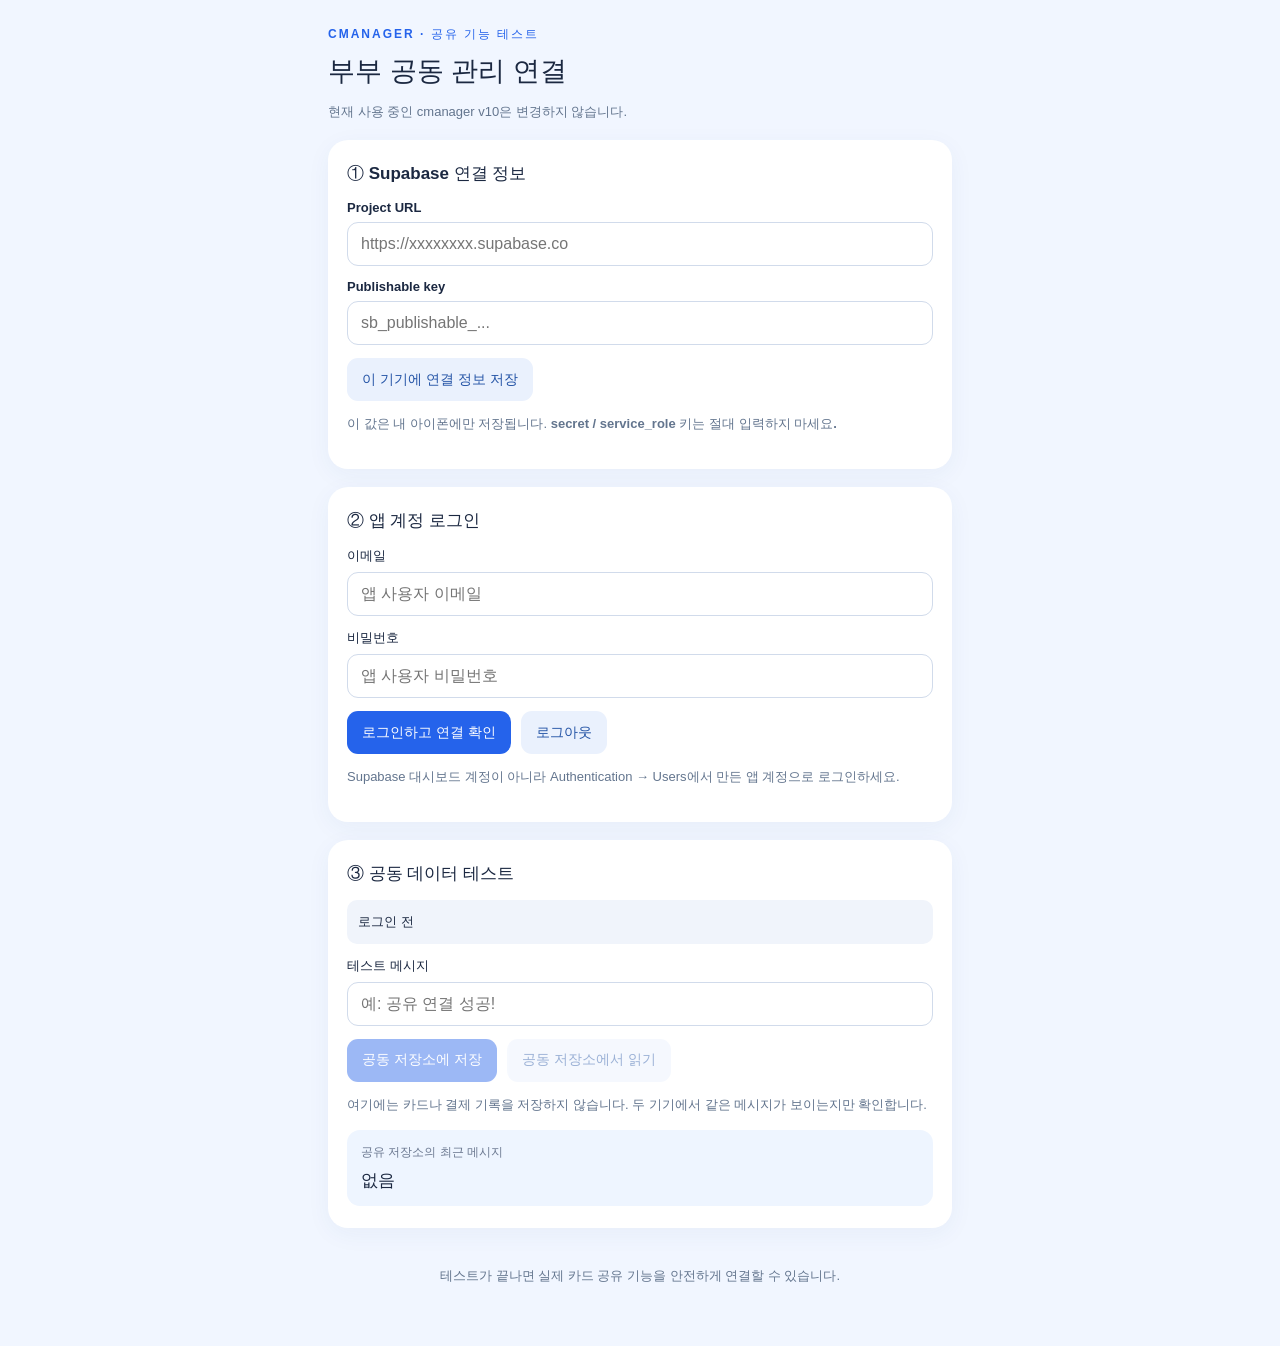
==== index.html @ 0d0211f6 "Add files via upload" ====
<!doctype html><html lang="ko"><head><meta charset="utf-8"><meta name="viewport" content="width=device-width,initial-scale=1,viewport-fit=cover"><meta name="theme-color" content="#2563eb"><meta name="apple-mobile-web-app-capable" content="yes"><title>cmanager 공유 연결 테스트</title><link rel="manifest" href="./manifest.webmanifest"><link rel="icon" href="./icon.svg" type="image/svg+xml"><link rel="stylesheet" href="./style.css"></head><body><main><header><div class="eyebrow">CMANAGER · 공유 기능 테스트</div><h1>부부 공동 관리 연결</h1><p>현재 사용 중인 cmanager v10은 변경하지 않습니다.</p></header><section class="card"><h2>① Supabase 연결 정보</h2><label>Project URL<input id="url" type="url" placeholder="https://xxxxxxxx.supabase.co" autocomplete="off"></label><label>Publishable key<input id="key" type="text" placeholder="sb_publishable_..." autocomplete="off" autocapitalize="off" spellcheck="false"></label><button id="save-config" class="secondary">이 기기에 연결 정보 저장</button><p class="hint">이 값은 내 아이폰에만 저장됩니다. <strong>secret / service_role 키는 절대 입력하지 마세요.</strong></p></section><section class="card"><h2>② 앱 계정 로그인</h2><label>이메일<input id="email" type="email" placeholder="앱 사용자 이메일" autocomplete="email"></label><label>비밀번호<input id="password" type="password" placeholder="앱 사용자 비밀번호" autocomplete="current-password"></label><div class="actions"><button id="login">로그인하고 연결 확인</button><button id="logout" class="secondary">로그아웃</button></div><p class="hint">Supabase 대시보드 계정이 아니라 Authentication → Users에서 만든 앱 계정으로 로그인하세요.</p></section><section class="card"><h2>③ 공동 데이터 테스트</h2><div id="identity" class="status">로그인 전</div><label>테스트 메시지<input id="message" type="text" maxlength="80" placeholder="예: 공유 연결 성공!"></label><div class="actions"><button id="write" disabled>공동 저장소에 저장</button><button id="read" class="secondary" disabled>공동 저장소에서 읽기</button></div><p class="hint">여기에는 카드나 결제 기록을 저장하지 않습니다. 두 기기에서 같은 메시지가 보이는지만 확인합니다.</p><div class="readout"><span>공유 저장소의 최근 메시지</span><strong id="remote-msg">없음</strong></div></section><div role="status" id="status" aria-live="polite"></div><footer>테스트가 끝나면 실제 카드 공유 기능을 안전하게 연결할 수 있습니다.</footer></main><script src="./app.js" defer></script><script>if("serviceWorker" in navigator)window.addEventListener("load",()=>navigator.serviceWorker.register("./service-worker.js").catch(()=>{}));</script></body></html>
---- style.css ----
:root{font-family:-apple-system,BlinkMacSystemFont,'Apple SD Gothic Neo','Noto Sans KR',sans-serif;color:#1b2841;background:#f1f6ff;font-synthesis:none}*{box-sizing:border-box}body{margin:0}main{max-width:660px;margin:0 auto;padding:26px 18px 60px}.eyebrow{font-size:12px;letter-spacing:2px;font-weight:800;color:#2563eb}h1{font-size:27px;margin:10px 0 7px}header p,.hint,footer{color:#63758e;font-size:13px;line-height:1.55}h2{font-size:17px;margin:0 0 15px}.card{background:white;border-radius:20px;margin:18px 0;padding:22px 19px;box-shadow:0 6px 25px #2b54900d}label{display:block;font-size:13px;font-weight:700;margin:13px 0}input{display:block;width:100%;border:1px solid #d1dbeb;border-radius:11px;padding:12px 13px;font-size:16px;margin-top:7px;background:white;color:#182742}button{border:0;border-radius:11px;background:#2563eb;color:#fff;padding:12px 15px;cursor:pointer;font-size:14px;font-weight:700;min-height:43px}button.secondary{background:#eaf1fd;color:#2454a6}button:disabled{opacity:.45;cursor:not-allowed}.actions{display:flex;flex-wrap:wrap;gap:10px}.status{background:#f0f4fb;border-radius:10px;padding:11px;font-size:13px;white-space:pre-wrap;line-height:1.65}.readout{padding:14px;background:#eef5ff;border-radius:13px;margin-top:15px;display:grid;gap:8px;font-size:12px;color:#6b7890}.readout strong{font-size:17px;color:#1b2841;word-break:break-word}#status{font-size:13px;line-height:1.5;padding:10px 2px;white-space:pre-wrap}#status.error{color:#c0392b}#status.ok{color:#168356}footer{text-align:center}
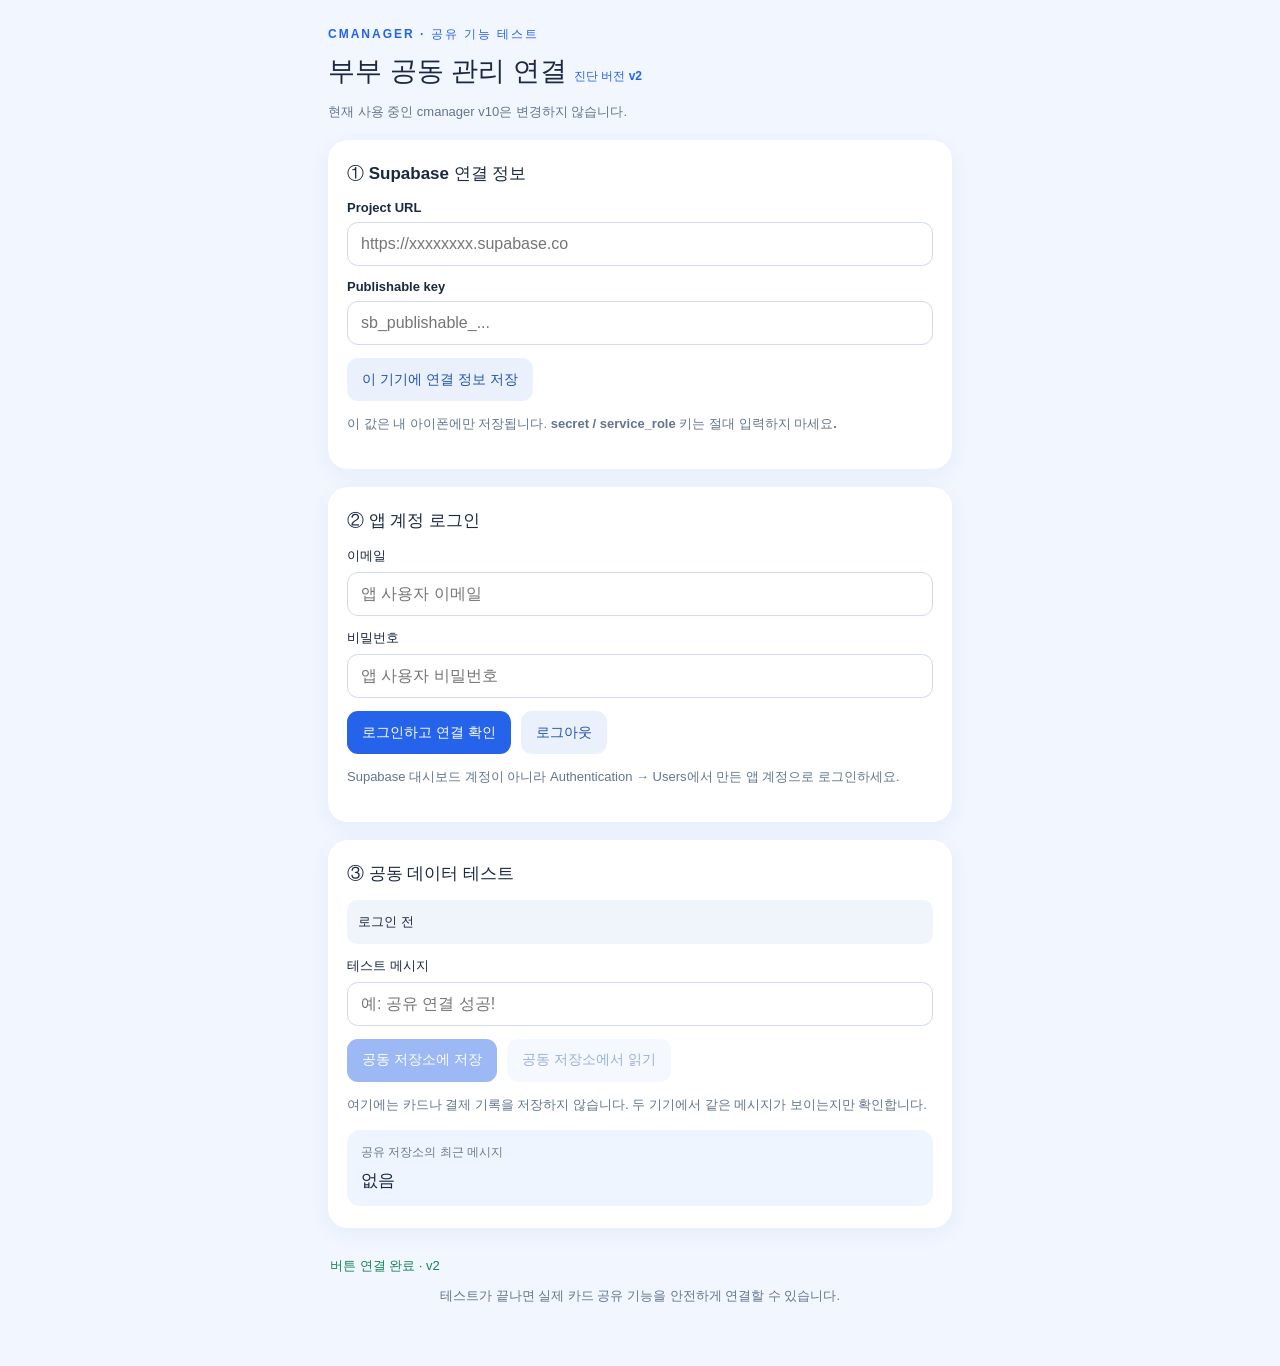
==== commit 876ccb09: "Add files via upload" ====
--- a/index.html
+++ b/index.html
@@ -1 +1,95 @@
-<!doctype html><html lang="ko"><head><meta charset="utf-8"><meta name="viewport" content="width=device-width,initial-scale=1,viewport-fit=cover"><meta name="theme-color" content="#2563eb"><meta name="apple-mobile-web-app-capable" content="yes"><title>cmanager 공유 연결 테스트</title><link rel="manifest" href="./manifest.webmanifest"><link rel="icon" href="./icon.svg" type="image/svg+xml"><link rel="stylesheet" href="./style.css"></head><body><main><header><div class="eyebrow">CMANAGER · 공유 기능 테스트</div><h1>부부 공동 관리 연결</h1><p>현재 사용 중인 cmanager v10은 변경하지 않습니다.</p></header><section class="card"><h2>① Supabase 연결 정보</h2><label>Project URL<input id="url" type="url" placeholder="https://xxxxxxxx.supabase.co" autocomplete="off"></label><label>Publishable key<input id="key" type="text" placeholder="sb_publishable_..." autocomplete="off" autocapitalize="off" spellcheck="false"></label><button id="save-config" class="secondary">이 기기에 연결 정보 저장</button><p class="hint">이 값은 내 아이폰에만 저장됩니다. <strong>secret / service_role 키는 절대 입력하지 마세요.</strong></p></section><section class="card"><h2>② 앱 계정 로그인</h2><label>이메일<input id="email" type="email" placeholder="앱 사용자 이메일" autocomplete="email"></label><label>비밀번호<input id="password" type="password" placeholder="앱 사용자 비밀번호" autocomplete="current-password"></label><div class="actions"><button id="login">로그인하고 연결 확인</button><button id="logout" class="secondary">로그아웃</button></div><p class="hint">Supabase 대시보드 계정이 아니라 Authentication → Users에서 만든 앱 계정으로 로그인하세요.</p></section><section class="card"><h2>③ 공동 데이터 테스트</h2><div id="identity" class="status">로그인 전</div><label>테스트 메시지<input id="message" type="text" maxlength="80" placeholder="예: 공유 연결 성공!"></label><div class="actions"><button id="write" disabled>공동 저장소에 저장</button><button id="read" class="secondary" disabled>공동 저장소에서 읽기</button></div><p class="hint">여기에는 카드나 결제 기록을 저장하지 않습니다. 두 기기에서 같은 메시지가 보이는지만 확인합니다.</p><div class="readout"><span>공유 저장소의 최근 메시지</span><strong id="remote-msg">없음</strong></div></section><div role="status" id="status" aria-live="polite"></div><footer>테스트가 끝나면 실제 카드 공유 기능을 안전하게 연결할 수 있습니다.</footer></main><script src="./app.js" defer></script><script>if("serviceWorker" in navigator)window.addEventListener("load",()=>navigator.serviceWorker.register("./service-worker.js").catch(()=>{}));</script></body></html>
+<!doctype html><html lang="ko"><head><meta charset="utf-8"><meta name="viewport" content="width=device-width,initial-scale=1,viewport-fit=cover"><meta name="theme-color" content="#2563eb"><meta name="apple-mobile-web-app-capable" content="yes"><title>cmanager 공유 연결 테스트</title><link rel="manifest" href="./manifest.webmanifest"><link rel="icon" href="./icon.svg" type="image/svg+xml"><style>:root{font-family:-apple-system,BlinkMacSystemFont,'Apple SD Gothic Neo','Noto Sans KR',sans-serif;color:#1b2841;background:#f1f6ff;font-synthesis:none}*{box-sizing:border-box}body{margin:0}main{max-width:660px;margin:0 auto;padding:26px 18px 60px}.eyebrow{font-size:12px;letter-spacing:2px;font-weight:800;color:#2563eb}h1{font-size:27px;margin:10px 0 7px}header p,.hint,footer{color:#63758e;font-size:13px;line-height:1.55}h2{font-size:17px;margin:0 0 15px}.card{background:white;border-radius:20px;margin:18px 0;padding:22px 19px;box-shadow:0 6px 25px #2b54900d}label{display:block;font-size:13px;font-weight:700;margin:13px 0}input{display:block;width:100%;border:1px solid #d1dbeb;border-radius:11px;padding:12px 13px;font-size:16px;margin-top:7px;background:white;color:#182742}button{border:0;border-radius:11px;background:#2563eb;color:#fff;padding:12px 15px;cursor:pointer;font-size:14px;font-weight:700;min-height:43px}button.secondary{background:#eaf1fd;color:#2454a6}button:disabled{opacity:.45;cursor:not-allowed}.actions{display:flex;flex-wrap:wrap;gap:10px}.status{background:#f0f4fb;border-radius:10px;padding:11px;font-size:13px;white-space:pre-wrap;line-height:1.65}.readout{padding:14px;background:#eef5ff;border-radius:13px;margin-top:15px;display:grid;gap:8px;font-size:12px;color:#6b7890}.readout strong{font-size:17px;color:#1b2841;word-break:break-word}#status{font-size:13px;line-height:1.5;padding:10px 2px;white-space:pre-wrap}#status.error{color:#c0392b}#status.ok{color:#168356}footer{text-align:center}
+</style></head><body><main><header><div class="eyebrow">CMANAGER · 공유 기능 테스트</div><h1>부부 공동 관리 연결 <small style="font-size:12px;color:#2563eb">진단 버전 v2</small></h1><p>현재 사용 중인 cmanager v10은 변경하지 않습니다.</p></header><section class="card"><h2>① Supabase 연결 정보</h2><label>Project URL<input id="url" type="url" placeholder="https://xxxxxxxx.supabase.co" autocomplete="off"></label><label>Publishable key<input id="key" type="text" placeholder="sb_publishable_..." autocomplete="off" autocapitalize="off" spellcheck="false"></label><button id="save-config" class="secondary">이 기기에 연결 정보 저장</button><p class="hint">이 값은 내 아이폰에만 저장됩니다. <strong>secret / service_role 키는 절대 입력하지 마세요.</strong></p></section><section class="card"><h2>② 앱 계정 로그인</h2><label>이메일<input id="email" type="email" placeholder="앱 사용자 이메일" autocomplete="email"></label><label>비밀번호<input id="password" type="password" placeholder="앱 사용자 비밀번호" autocomplete="current-password"></label><div class="actions"><button id="login">로그인하고 연결 확인</button><button id="logout" class="secondary">로그아웃</button></div><p class="hint">Supabase 대시보드 계정이 아니라 Authentication → Users에서 만든 앱 계정으로 로그인하세요.</p></section><section class="card"><h2>③ 공동 데이터 테스트</h2><div id="identity" class="status">로그인 전</div><label>테스트 메시지<input id="message" type="text" maxlength="80" placeholder="예: 공유 연결 성공!"></label><div class="actions"><button id="write" disabled>공동 저장소에 저장</button><button id="read" class="secondary" disabled>공동 저장소에서 읽기</button></div><p class="hint">여기에는 카드나 결제 기록을 저장하지 않습니다. 두 기기에서 같은 메시지가 보이는지만 확인합니다.</p><div class="readout"><span>공유 저장소의 최근 메시지</span><strong id="remote-msg">없음</strong></div></section><div role="status" id="status" aria-live="polite">프로그램 준비 중… 아래에 “버튼 연결 완료”가 표시되는지 확인하세요.</div><footer>테스트가 끝나면 실제 카드 공유 기능을 안전하게 연결할 수 있습니다.</footer></main><script>'use strict';
+const $=id=>document.getElementById(id);
+const CONFIG_KEY='cmanager_share_test_config_v1';
+const TOKEN_KEY='cmanager_share_test_session_v1';
+let config=null,session=null,householdId=null;
+function note(message,error=false){$('status').textContent=message;$('status').className=error?'error':'ok'}
+function loadJSON(key){try{return JSON.parse(localStorage.getItem(key)||'null')}catch{return null}}
+function validConfig(value){try{const u=new URL(value.url);return u.protocol==='https:'&&u.hostname.endsWith('.supabase.co')&&/^sb_publishable_/.test(value.key)}catch{return false}}
+function setIdentity(){ $('identity').textContent=session&&householdId?`로그인됨: ${session.user?.email||'사용자'}\n공동 관리 공간 ID: ${householdId}`:'로그인 전'; $('write').disabled=!householdId; $('read').disabled=!householdId;}
+function endpoint(path){return config.url.replace(/\/$/,'')+path}
+async function request(path,options={},authenticated=false,retry=true){
+ if(!config)throw Error('Supabase 연결 정보를 먼저 저장하세요.');
+ if(authenticated&&(!session||!session.access_token))throw Error('먼저 로그인하세요.');
+ const headers={'apikey':config.key,'Content-Type':'application/json',...(options.headers||{})};
+ if(authenticated)headers.Authorization='Bearer '+session.access_token;
+ const response=await fetch(endpoint(path),{...options,headers});
+ if(response.status===401&&authenticated&&retry&&session?.refresh_token){await refreshSession();return request(path,options,true,false)}
+ const raw=await response.text();let data;try{data=raw?JSON.parse(raw):null}catch{data=raw}
+ if(!response.ok)throw Error(`${response.status}: ${typeof data==='object'?(data?.message||data?.error_description||data?.error||JSON.stringify(data)):data}`);
+ return data;
+}
+async function refreshSession(){
+ const r=await request('/auth/v1/token?grant_type=refresh_token',{method:'POST',body:JSON.stringify({refresh_token:session.refresh_token})});
+ if(!r?.access_token)throw Error('로그인이 만료되었습니다. 다시 로그인하세요.');
+ session=r;localStorage.setItem(TOKEN_KEY,JSON.stringify(session));
+}
+async function ensureSession(){if(!session)return false;if(session.expires_at&&Date.now()/1000>session.expires_at-120){await refreshSession()}return true}
+async function connectHousehold(){
+ await ensureSession();
+ const userid=encodeURIComponent(session.user.id);
+ const memberships=await request(`/rest/v1/household_members?select=household_id&user_id=eq.${userid}&limit=5`,{},true);
+ if(!Array.isArray(memberships)||memberships.length!==1)throw Error('연결된 가족 관리 공간이 정확히 하나인지 확인해야 합니다. 공동 공간을 찾지 못했거나 여러 개 연결되어 있습니다.');
+ householdId=memberships[0].household_id;setIdentity();note('가족 공동 관리 공간에 안전하게 연결했어요.');
+}
+$('save-config').onclick=()=>{
+ const data={url:$('url').value.trim().replace(/\/$/,''),key:$('key').value.trim()};
+ if(!validConfig(data)){note('Project URL 또는 Publishable key 형식을 확인하세요. sb_secret_ 키는 사용할 수 없습니다.',true);return}
+ config=data;localStorage.setItem(CONFIG_KEY,JSON.stringify(config));note('연결 정보를 이 기기에 저장했어요.');
+};
+$('login').onclick=async()=>{
+ try{
+  if(!config)throw Error('먼저 연결 정보를 저장하세요.');
+  const email=$('email').value.trim(),password=$('password').value;
+  if(!email||!password)throw Error('이메일과 비밀번호를 입력해 주세요.');
+  note('로그인 및 가족 공간 확인 중...');
+  const result=await request('/auth/v1/token?grant_type=password',{method:'POST',body:JSON.stringify({email,password})});
+  if(!result?.access_token||!result?.user?.id)throw Error('로그인 토큰을 받지 못했습니다.');
+  session={...result,expires_at:Math.floor(Date.now()/1000)+(result.expires_in||3600)};
+  localStorage.setItem(TOKEN_KEY,JSON.stringify(session));
+  $('password').value='';householdId=null;
+  await connectHousehold();
+ }catch(e){householdId=null;setIdentity();note('연결 실패: '+e.message,true)}
+};
+$('logout').onclick=async()=>{session=null;householdId=null;localStorage.removeItem(TOKEN_KEY);setIdentity();$('remote-msg').textContent='없음';note('이 기기에서 로그아웃했어요.')};
+$('write').onclick=async()=>{
+ try{
+  if(!householdId)throw Error('로그인 필요');
+  const msg=$('message').value.trim();if(!msg)throw Error('테스트 메시지를 입력하세요.');
+  note('공동 저장소에 저장 중...');
+  await ensureSession();
+  await request('/rest/v1/shared_card_data?on_conflict=household_id%2Citem_type%2Citem_id',{
+   method:'POST',headers:{'Prefer':'resolution=merge-duplicates,return=minimal'},
+   body:JSON.stringify({household_id:householdId,item_type:'connection_test',item_id:'family_message',data:{message:msg},updated_by:session.user.id,updated_at:new Date().toISOString()})
+  },true);
+  note('공동 저장 완료! 다른 아이폰에서 읽기 버튼을 눌러 확인하세요.');
+ }catch(e){note('저장 실패: '+e.message,true)}
+};
+$('read').onclick=async()=>{
+ try{
+  if(!householdId)throw Error('로그인 필요');
+  note('공동 저장소 조회 중...');
+  await ensureSession();
+  const rows=await request(`/rest/v1/shared_card_data?select=data,updated_at&household_id=eq.${encodeURIComponent(householdId)}&item_type=eq.connection_test&item_id=eq.family_message`,{},true);
+  $('remote-msg').textContent=rows?.[0]?.data?.message??'아직 저장된 메시지가 없어요.';
+  note('공동 저장소에서 데이터를 읽었어요.');
+ }catch(e){note('조회 실패: '+e.message,true)}
+};
+(async()=>{
+ config=loadJSON(CONFIG_KEY);session=loadJSON(TOKEN_KEY);
+ if(config&&validConfig(config)){$('url').value=config.url;$('key').value=config.key}
+ if(session){try{await connectHousehold()}catch(e){session=null;householdId=null;localStorage.removeItem(TOKEN_KEY);setIdentity();note('다시 로그인해 주세요: '+e.message,true)}}
+ setIdentity();
+ note('버튼 연결 완료 · v2');
+})();
+</script><script>
+// Test version: no service worker. Clear cached old test app resources only.
+if ('serviceWorker' in navigator) {
+  navigator.serviceWorker.getRegistrations().then(regs => {
+    regs.forEach(reg => {
+      if (reg.scope.includes('/cmanager-share-test/')) reg.unregister();
+    });
+  }).catch(() => {});
+}
+</script></body></html>
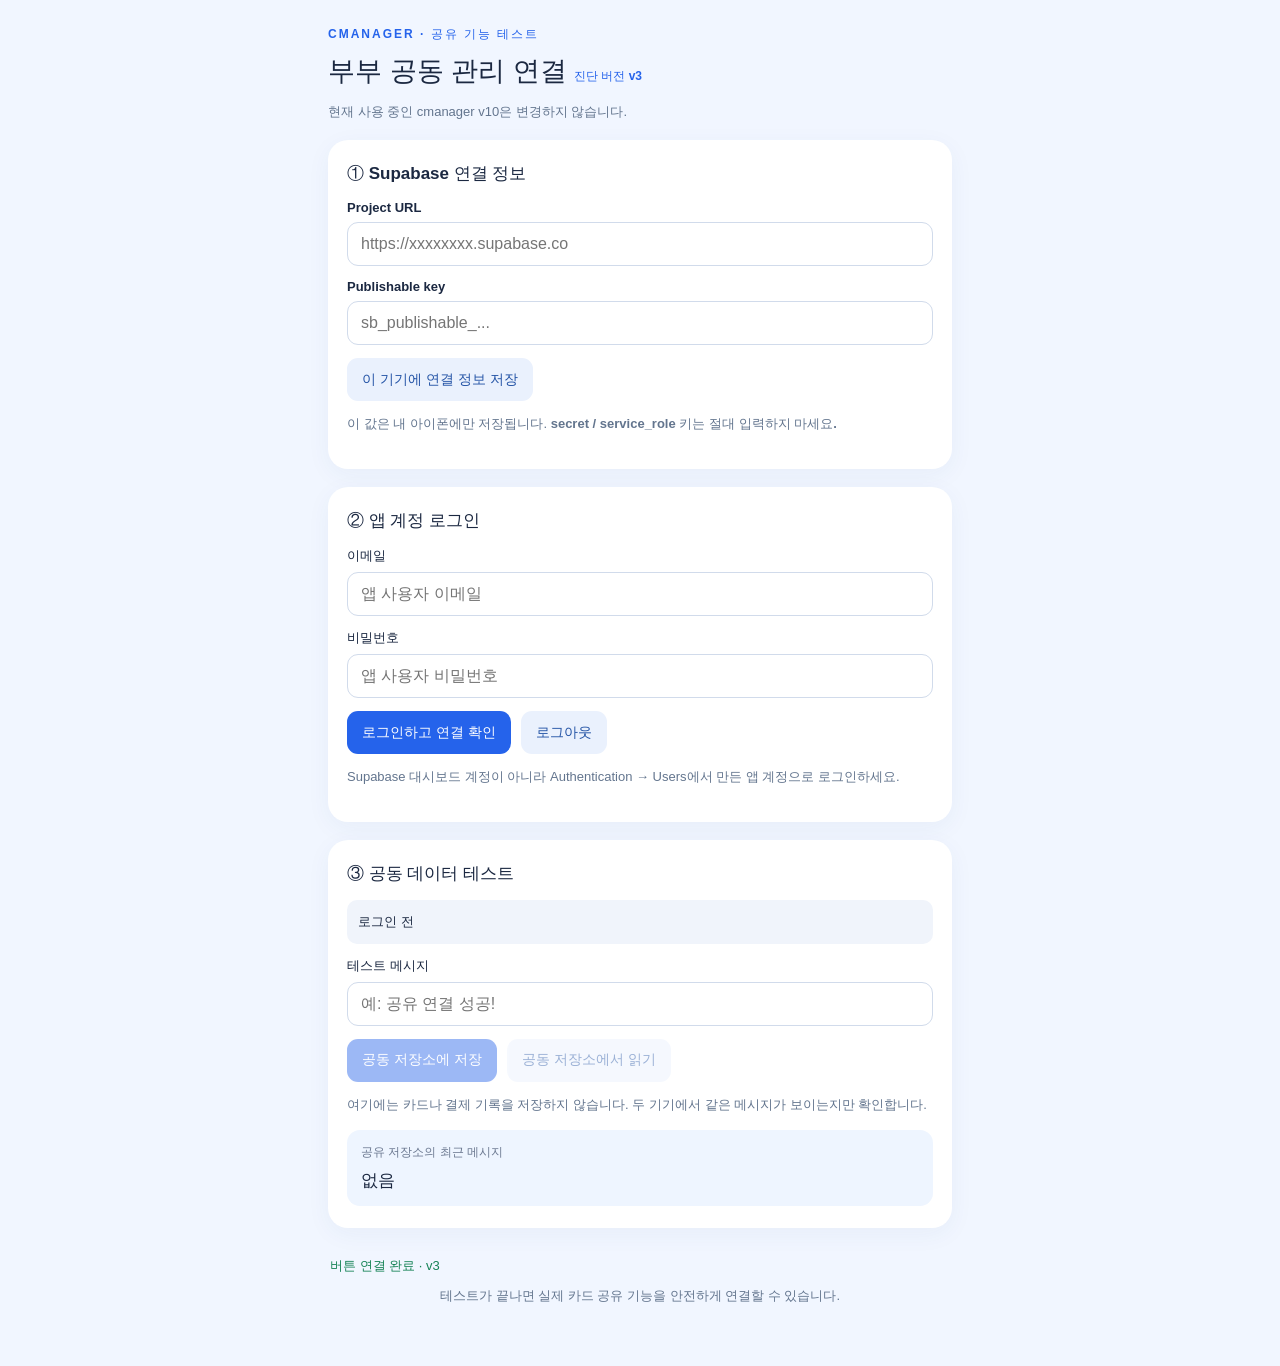
==== commit c01758c1: "Add files via upload" ====
--- a/index.html
+++ b/index.html
@@ -1,10 +1,11 @@
 <!doctype html><html lang="ko"><head><meta charset="utf-8"><meta name="viewport" content="width=device-width,initial-scale=1,viewport-fit=cover"><meta name="theme-color" content="#2563eb"><meta name="apple-mobile-web-app-capable" content="yes"><title>cmanager 공유 연결 테스트</title><link rel="manifest" href="./manifest.webmanifest"><link rel="icon" href="./icon.svg" type="image/svg+xml"><style>:root{font-family:-apple-system,BlinkMacSystemFont,'Apple SD Gothic Neo','Noto Sans KR',sans-serif;color:#1b2841;background:#f1f6ff;font-synthesis:none}*{box-sizing:border-box}body{margin:0}main{max-width:660px;margin:0 auto;padding:26px 18px 60px}.eyebrow{font-size:12px;letter-spacing:2px;font-weight:800;color:#2563eb}h1{font-size:27px;margin:10px 0 7px}header p,.hint,footer{color:#63758e;font-size:13px;line-height:1.55}h2{font-size:17px;margin:0 0 15px}.card{background:white;border-radius:20px;margin:18px 0;padding:22px 19px;box-shadow:0 6px 25px #2b54900d}label{display:block;font-size:13px;font-weight:700;margin:13px 0}input{display:block;width:100%;border:1px solid #d1dbeb;border-radius:11px;padding:12px 13px;font-size:16px;margin-top:7px;background:white;color:#182742}button{border:0;border-radius:11px;background:#2563eb;color:#fff;padding:12px 15px;cursor:pointer;font-size:14px;font-weight:700;min-height:43px}button.secondary{background:#eaf1fd;color:#2454a6}button:disabled{opacity:.45;cursor:not-allowed}.actions{display:flex;flex-wrap:wrap;gap:10px}.status{background:#f0f4fb;border-radius:10px;padding:11px;font-size:13px;white-space:pre-wrap;line-height:1.65}.readout{padding:14px;background:#eef5ff;border-radius:13px;margin-top:15px;display:grid;gap:8px;font-size:12px;color:#6b7890}.readout strong{font-size:17px;color:#1b2841;word-break:break-word}#status{font-size:13px;line-height:1.5;padding:10px 2px;white-space:pre-wrap}#status.error{color:#c0392b}#status.ok{color:#168356}footer{text-align:center}
-</style></head><body><main><header><div class="eyebrow">CMANAGER · 공유 기능 테스트</div><h1>부부 공동 관리 연결 <small style="font-size:12px;color:#2563eb">진단 버전 v2</small></h1><p>현재 사용 중인 cmanager v10은 변경하지 않습니다.</p></header><section class="card"><h2>① Supabase 연결 정보</h2><label>Project URL<input id="url" type="url" placeholder="https://xxxxxxxx.supabase.co" autocomplete="off"></label><label>Publishable key<input id="key" type="text" placeholder="sb_publishable_..." autocomplete="off" autocapitalize="off" spellcheck="false"></label><button id="save-config" class="secondary">이 기기에 연결 정보 저장</button><p class="hint">이 값은 내 아이폰에만 저장됩니다. <strong>secret / service_role 키는 절대 입력하지 마세요.</strong></p></section><section class="card"><h2>② 앱 계정 로그인</h2><label>이메일<input id="email" type="email" placeholder="앱 사용자 이메일" autocomplete="email"></label><label>비밀번호<input id="password" type="password" placeholder="앱 사용자 비밀번호" autocomplete="current-password"></label><div class="actions"><button id="login">로그인하고 연결 확인</button><button id="logout" class="secondary">로그아웃</button></div><p class="hint">Supabase 대시보드 계정이 아니라 Authentication → Users에서 만든 앱 계정으로 로그인하세요.</p></section><section class="card"><h2>③ 공동 데이터 테스트</h2><div id="identity" class="status">로그인 전</div><label>테스트 메시지<input id="message" type="text" maxlength="80" placeholder="예: 공유 연결 성공!"></label><div class="actions"><button id="write" disabled>공동 저장소에 저장</button><button id="read" class="secondary" disabled>공동 저장소에서 읽기</button></div><p class="hint">여기에는 카드나 결제 기록을 저장하지 않습니다. 두 기기에서 같은 메시지가 보이는지만 확인합니다.</p><div class="readout"><span>공유 저장소의 최근 메시지</span><strong id="remote-msg">없음</strong></div></section><div role="status" id="status" aria-live="polite">프로그램 준비 중… 아래에 “버튼 연결 완료”가 표시되는지 확인하세요.</div><footer>테스트가 끝나면 실제 카드 공유 기능을 안전하게 연결할 수 있습니다.</footer></main><script>'use strict';
+</style></head><body><main><header><div class="eyebrow">CMANAGER · 공유 기능 테스트</div><h1>부부 공동 관리 연결 <small style="font-size:12px;color:#2563eb">진단 버전 v3</small></h1><p>현재 사용 중인 cmanager v10은 변경하지 않습니다.</p></header><section class="card"><h2>① Supabase 연결 정보</h2><label>Project URL<input id="url" type="url" placeholder="https://xxxxxxxx.supabase.co" autocomplete="off"></label><label>Publishable key<input id="key" type="text" placeholder="sb_publishable_..." autocomplete="off" autocapitalize="off" spellcheck="false"></label><button id="save-config" class="secondary" type="button">이 기기에 연결 정보 저장</button><p id="config-feedback" role="status" aria-live="polite" style="display:none;margin:12px 0 0;padding:12px;border-radius:10px;background:#eff6ff;font-size:14px;font-weight:700"></p><p class="hint">이 값은 내 아이폰에만 저장됩니다. <strong>secret / service_role 키는 절대 입력하지 마세요.</strong></p></section><section class="card"><h2>② 앱 계정 로그인</h2><label>이메일<input id="email" type="email" placeholder="앱 사용자 이메일" autocomplete="email"></label><label>비밀번호<input id="password" type="password" placeholder="앱 사용자 비밀번호" autocomplete="current-password"></label><div class="actions"><button id="login" type="button">로그인하고 연결 확인</button><button id="logout" class="secondary" type="button">로그아웃</button></div><p id="login-feedback" role="status" aria-live="polite" style="display:none;margin:12px 0 0;padding:12px;border-radius:10px;background:#eff6ff;font-size:14px;font-weight:700"></p><p class="hint">Supabase 대시보드 계정이 아니라 Authentication → Users에서 만든 앱 계정으로 로그인하세요.</p></section><section class="card"><h2>③ 공동 데이터 테스트</h2><div id="identity" class="status">로그인 전</div><label>테스트 메시지<input id="message" type="text" maxlength="80" placeholder="예: 공유 연결 성공!"></label><div class="actions"><button id="write" disabled>공동 저장소에 저장</button><button id="read" class="secondary" disabled>공동 저장소에서 읽기</button></div><p class="hint">여기에는 카드나 결제 기록을 저장하지 않습니다. 두 기기에서 같은 메시지가 보이는지만 확인합니다.</p><div class="readout"><span>공유 저장소의 최근 메시지</span><strong id="remote-msg">없음</strong></div></section><div role="status" id="status" aria-live="polite">프로그램 준비 중… 아래에 “버튼 연결 완료”가 표시되는지 확인하세요.</div><footer>테스트가 끝나면 실제 카드 공유 기능을 안전하게 연결할 수 있습니다.</footer></main><script>'use strict';
 const $=id=>document.getElementById(id);
 const CONFIG_KEY='cmanager_share_test_config_v1';
 const TOKEN_KEY='cmanager_share_test_session_v1';
 let config=null,session=null,householdId=null;
 function note(message,error=false){$('status').textContent=message;$('status').className=error?'error':'ok'}
+function feedback(id,message,error=false){const el=$(id);el.style.display='block';el.style.background=error?'#fff1f0':'#eff6ff';el.style.color=error?'#b42318':'#1453a0';el.textContent=message;}
 function loadJSON(key){try{return JSON.parse(localStorage.getItem(key)||'null')}catch{return null}}
 function validConfig(value){try{const u=new URL(value.url);return u.protocol==='https:'&&u.hostname.endsWith('.supabase.co')&&/^sb_publishable_/.test(value.key)}catch{return false}}
 function setIdentity(){ $('identity').textContent=session&&householdId?`로그인됨: ${session.user?.email||'사용자'}\n공동 관리 공간 ID: ${householdId}`:'로그인 전'; $('write').disabled=!householdId; $('read').disabled=!householdId;}
@@ -34,11 +35,17 @@
  householdId=memberships[0].household_id;setIdentity();note('가족 공동 관리 공간에 안전하게 연결했어요.');
 }
 $('save-config').onclick=()=>{
- const data={url:$('url').value.trim().replace(/\/$/,''),key:$('key').value.trim()};
- if(!validConfig(data)){note('Project URL 또는 Publishable key 형식을 확인하세요. sb_secret_ 키는 사용할 수 없습니다.',true);return}
- config=data;localStorage.setItem(CONFIG_KEY,JSON.stringify(config));note('연결 정보를 이 기기에 저장했어요.');
+ feedback('config-feedback','저장 버튼이 눌렸어요. 정보 확인 중…');
+ try {
+  const data={url:$('url').value.trim().replace(/\/$/,''),key:$('key').value.trim()};
+  if(!validConfig(data)){const m='형식을 확인하세요. URL은 https://...supabase.co, 키는 sb_publishable_ 로 시작해야 해요.';feedback('config-feedback',m,true);note(m,true);return;}
+  localStorage.setItem(CONFIG_KEY,JSON.stringify(data));config=data;
+  feedback('config-feedback','✅ 연결 정보를 이 기기에 저장했어요. 이제 아래에서 로그인하세요.');
+  note('연결 정보를 이 기기에 저장했어요.');
+ }catch(e){feedback('config-feedback','저장 오류: '+e.message,true);note('저장 오류: '+e.message,true)}
 };
 $('login').onclick=async()=>{
+ feedback('login-feedback','로그인 버튼이 눌렸어요. 확인 중…');
  try{
   if(!config)throw Error('먼저 연결 정보를 저장하세요.');
   const email=$('email').value.trim(),password=$('password').value;
@@ -49,8 +56,8 @@
   session={...result,expires_at:Math.floor(Date.now()/1000)+(result.expires_in||3600)};
   localStorage.setItem(TOKEN_KEY,JSON.stringify(session));
   $('password').value='';householdId=null;
-  await connectHousehold();
- }catch(e){householdId=null;setIdentity();note('연결 실패: '+e.message,true)}
+  await connectHousehold();feedback('login-feedback','✅ 로그인 완료! 공동 공간에 연결됐어요.');
+ }catch(e){householdId=null;setIdentity();feedback('login-feedback','로그인 실패: '+e.message,true);note('연결 실패: '+e.message,true)}
 };
 $('logout').onclick=async()=>{session=null;householdId=null;localStorage.removeItem(TOKEN_KEY);setIdentity();$('remote-msg').textContent='없음';note('이 기기에서 로그아웃했어요.')};
 $('write').onclick=async()=>{
@@ -81,7 +88,7 @@
  if(config&&validConfig(config)){$('url').value=config.url;$('key').value=config.key}
  if(session){try{await connectHousehold()}catch(e){session=null;householdId=null;localStorage.removeItem(TOKEN_KEY);setIdentity();note('다시 로그인해 주세요: '+e.message,true)}}
  setIdentity();
- note('버튼 연결 완료 · v2');
+ note('버튼 연결 완료 · v3');
 })();
 </script><script>
 // Test version: no service worker. Clear cached old test app resources only.
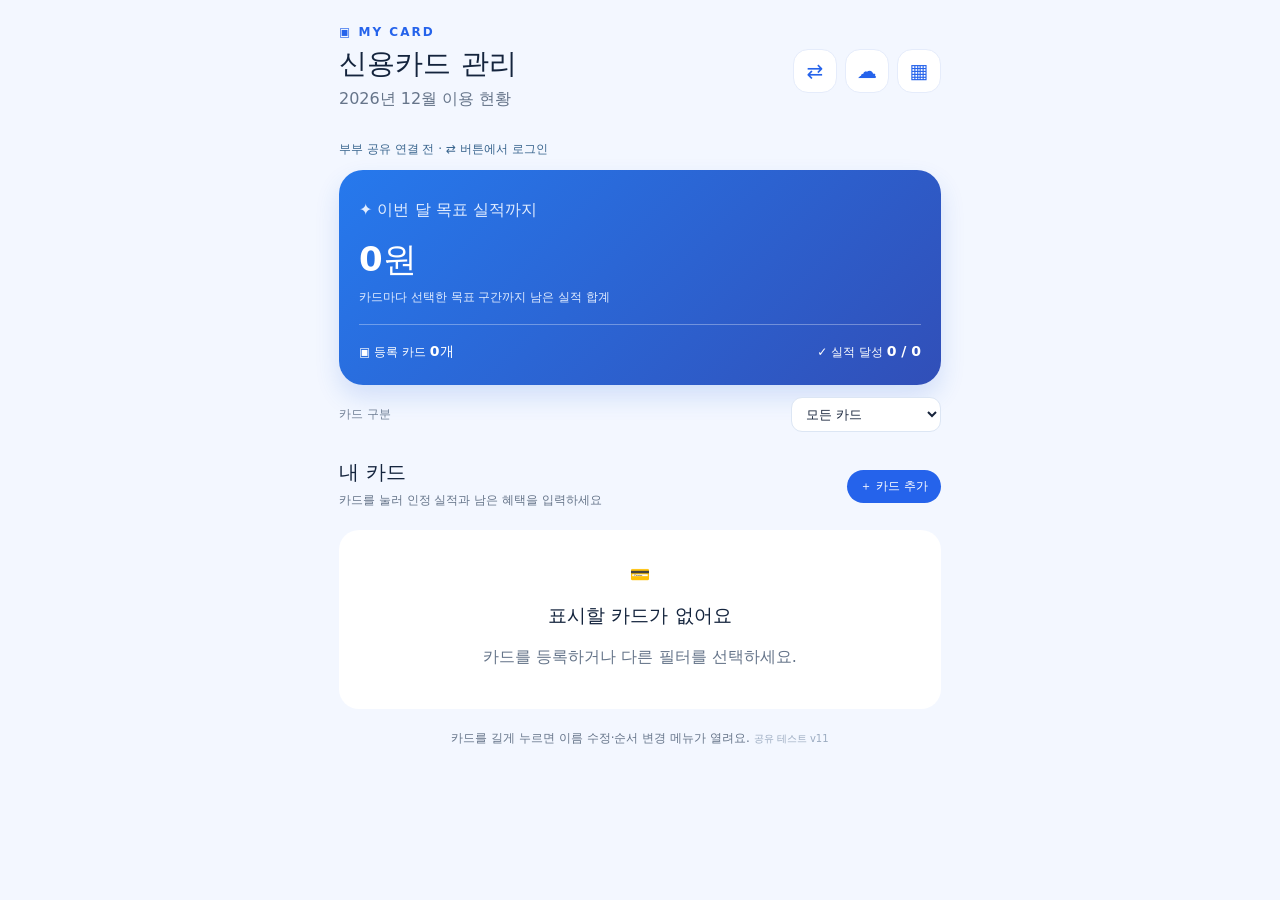
==== commit 499241bb: "Add files via upload" ====
--- a/index.html
+++ b/index.html
@@ -1,102 +1,7 @@
-<!doctype html><html lang="ko"><head><meta charset="utf-8"><meta name="viewport" content="width=device-width,initial-scale=1,viewport-fit=cover"><meta name="theme-color" content="#2563eb"><meta name="apple-mobile-web-app-capable" content="yes"><title>cmanager 공유 연결 테스트</title><link rel="manifest" href="./manifest.webmanifest"><link rel="icon" href="./icon.svg" type="image/svg+xml"><style>:root{font-family:-apple-system,BlinkMacSystemFont,'Apple SD Gothic Neo','Noto Sans KR',sans-serif;color:#1b2841;background:#f1f6ff;font-synthesis:none}*{box-sizing:border-box}body{margin:0}main{max-width:660px;margin:0 auto;padding:26px 18px 60px}.eyebrow{font-size:12px;letter-spacing:2px;font-weight:800;color:#2563eb}h1{font-size:27px;margin:10px 0 7px}header p,.hint,footer{color:#63758e;font-size:13px;line-height:1.55}h2{font-size:17px;margin:0 0 15px}.card{background:white;border-radius:20px;margin:18px 0;padding:22px 19px;box-shadow:0 6px 25px #2b54900d}label{display:block;font-size:13px;font-weight:700;margin:13px 0}input{display:block;width:100%;border:1px solid #d1dbeb;border-radius:11px;padding:12px 13px;font-size:16px;margin-top:7px;background:white;color:#182742}button{border:0;border-radius:11px;background:#2563eb;color:#fff;padding:12px 15px;cursor:pointer;font-size:14px;font-weight:700;min-height:43px}button.secondary{background:#eaf1fd;color:#2454a6}button:disabled{opacity:.45;cursor:not-allowed}.actions{display:flex;flex-wrap:wrap;gap:10px}.status{background:#f0f4fb;border-radius:10px;padding:11px;font-size:13px;white-space:pre-wrap;line-height:1.65}.readout{padding:14px;background:#eef5ff;border-radius:13px;margin-top:15px;display:grid;gap:8px;font-size:12px;color:#6b7890}.readout strong{font-size:17px;color:#1b2841;word-break:break-word}#status{font-size:13px;line-height:1.5;padding:10px 2px;white-space:pre-wrap}#status.error{color:#c0392b}#status.ok{color:#168356}footer{text-align:center}
-</style></head><body><main><header><div class="eyebrow">CMANAGER · 공유 기능 테스트</div><h1>부부 공동 관리 연결 <small style="font-size:12px;color:#2563eb">진단 버전 v3</small></h1><p>현재 사용 중인 cmanager v10은 변경하지 않습니다.</p></header><section class="card"><h2>① Supabase 연결 정보</h2><label>Project URL<input id="url" type="url" placeholder="https://xxxxxxxx.supabase.co" autocomplete="off"></label><label>Publishable key<input id="key" type="text" placeholder="sb_publishable_..." autocomplete="off" autocapitalize="off" spellcheck="false"></label><button id="save-config" class="secondary" type="button">이 기기에 연결 정보 저장</button><p id="config-feedback" role="status" aria-live="polite" style="display:none;margin:12px 0 0;padding:12px;border-radius:10px;background:#eff6ff;font-size:14px;font-weight:700"></p><p class="hint">이 값은 내 아이폰에만 저장됩니다. <strong>secret / service_role 키는 절대 입력하지 마세요.</strong></p></section><section class="card"><h2>② 앱 계정 로그인</h2><label>이메일<input id="email" type="email" placeholder="앱 사용자 이메일" autocomplete="email"></label><label>비밀번호<input id="password" type="password" placeholder="앱 사용자 비밀번호" autocomplete="current-password"></label><div class="actions"><button id="login" type="button">로그인하고 연결 확인</button><button id="logout" class="secondary" type="button">로그아웃</button></div><p id="login-feedback" role="status" aria-live="polite" style="display:none;margin:12px 0 0;padding:12px;border-radius:10px;background:#eff6ff;font-size:14px;font-weight:700"></p><p class="hint">Supabase 대시보드 계정이 아니라 Authentication → Users에서 만든 앱 계정으로 로그인하세요.</p></section><section class="card"><h2>③ 공동 데이터 테스트</h2><div id="identity" class="status">로그인 전</div><label>테스트 메시지<input id="message" type="text" maxlength="80" placeholder="예: 공유 연결 성공!"></label><div class="actions"><button id="write" disabled>공동 저장소에 저장</button><button id="read" class="secondary" disabled>공동 저장소에서 읽기</button></div><p class="hint">여기에는 카드나 결제 기록을 저장하지 않습니다. 두 기기에서 같은 메시지가 보이는지만 확인합니다.</p><div class="readout"><span>공유 저장소의 최근 메시지</span><strong id="remote-msg">없음</strong></div></section><div role="status" id="status" aria-live="polite">프로그램 준비 중… 아래에 “버튼 연결 완료”가 표시되는지 확인하세요.</div><footer>테스트가 끝나면 실제 카드 공유 기능을 안전하게 연결할 수 있습니다.</footer></main><script>'use strict';
-const $=id=>document.getElementById(id);
-const CONFIG_KEY='cmanager_share_test_config_v1';
-const TOKEN_KEY='cmanager_share_test_session_v1';
-let config=null,session=null,householdId=null;
-function note(message,error=false){$('status').textContent=message;$('status').className=error?'error':'ok'}
-function feedback(id,message,error=false){const el=$(id);el.style.display='block';el.style.background=error?'#fff1f0':'#eff6ff';el.style.color=error?'#b42318':'#1453a0';el.textContent=message;}
-function loadJSON(key){try{return JSON.parse(localStorage.getItem(key)||'null')}catch{return null}}
-function validConfig(value){try{const u=new URL(value.url);return u.protocol==='https:'&&u.hostname.endsWith('.supabase.co')&&/^sb_publishable_/.test(value.key)}catch{return false}}
-function setIdentity(){ $('identity').textContent=session&&householdId?`로그인됨: ${session.user?.email||'사용자'}\n공동 관리 공간 ID: ${householdId}`:'로그인 전'; $('write').disabled=!householdId; $('read').disabled=!householdId;}
-function endpoint(path){return config.url.replace(/\/$/,'')+path}
-async function request(path,options={},authenticated=false,retry=true){
- if(!config)throw Error('Supabase 연결 정보를 먼저 저장하세요.');
- if(authenticated&&(!session||!session.access_token))throw Error('먼저 로그인하세요.');
- const headers={'apikey':config.key,'Content-Type':'application/json',...(options.headers||{})};
- if(authenticated)headers.Authorization='Bearer '+session.access_token;
- const response=await fetch(endpoint(path),{...options,headers});
- if(response.status===401&&authenticated&&retry&&session?.refresh_token){await refreshSession();return request(path,options,true,false)}
- const raw=await response.text();let data;try{data=raw?JSON.parse(raw):null}catch{data=raw}
- if(!response.ok)throw Error(`${response.status}: ${typeof data==='object'?(data?.message||data?.error_description||data?.error||JSON.stringify(data)):data}`);
- return data;
-}
-async function refreshSession(){
- const r=await request('/auth/v1/token?grant_type=refresh_token',{method:'POST',body:JSON.stringify({refresh_token:session.refresh_token})});
- if(!r?.access_token)throw Error('로그인이 만료되었습니다. 다시 로그인하세요.');
- session=r;localStorage.setItem(TOKEN_KEY,JSON.stringify(session));
-}
-async function ensureSession(){if(!session)return false;if(session.expires_at&&Date.now()/1000>session.expires_at-120){await refreshSession()}return true}
-async function connectHousehold(){
- await ensureSession();
- const userid=encodeURIComponent(session.user.id);
- const memberships=await request(`/rest/v1/household_members?select=household_id&user_id=eq.${userid}&limit=5`,{},true);
- if(!Array.isArray(memberships)||memberships.length!==1)throw Error('연결된 가족 관리 공간이 정확히 하나인지 확인해야 합니다. 공동 공간을 찾지 못했거나 여러 개 연결되어 있습니다.');
- householdId=memberships[0].household_id;setIdentity();note('가족 공동 관리 공간에 안전하게 연결했어요.');
-}
-$('save-config').onclick=()=>{
- feedback('config-feedback','저장 버튼이 눌렸어요. 정보 확인 중…');
- try {
-  const data={url:$('url').value.trim().replace(/\/$/,''),key:$('key').value.trim()};
-  if(!validConfig(data)){const m='형식을 확인하세요. URL은 https://...supabase.co, 키는 sb_publishable_ 로 시작해야 해요.';feedback('config-feedback',m,true);note(m,true);return;}
-  localStorage.setItem(CONFIG_KEY,JSON.stringify(data));config=data;
-  feedback('config-feedback','✅ 연결 정보를 이 기기에 저장했어요. 이제 아래에서 로그인하세요.');
-  note('연결 정보를 이 기기에 저장했어요.');
- }catch(e){feedback('config-feedback','저장 오류: '+e.message,true);note('저장 오류: '+e.message,true)}
-};
-$('login').onclick=async()=>{
- feedback('login-feedback','로그인 버튼이 눌렸어요. 확인 중…');
- try{
-  if(!config)throw Error('먼저 연결 정보를 저장하세요.');
-  const email=$('email').value.trim(),password=$('password').value;
-  if(!email||!password)throw Error('이메일과 비밀번호를 입력해 주세요.');
-  note('로그인 및 가족 공간 확인 중...');
-  const result=await request('/auth/v1/token?grant_type=password',{method:'POST',body:JSON.stringify({email,password})});
-  if(!result?.access_token||!result?.user?.id)throw Error('로그인 토큰을 받지 못했습니다.');
-  session={...result,expires_at:Math.floor(Date.now()/1000)+(result.expires_in||3600)};
-  localStorage.setItem(TOKEN_KEY,JSON.stringify(session));
-  $('password').value='';householdId=null;
-  await connectHousehold();feedback('login-feedback','✅ 로그인 완료! 공동 공간에 연결됐어요.');
- }catch(e){householdId=null;setIdentity();feedback('login-feedback','로그인 실패: '+e.message,true);note('연결 실패: '+e.message,true)}
-};
-$('logout').onclick=async()=>{session=null;householdId=null;localStorage.removeItem(TOKEN_KEY);setIdentity();$('remote-msg').textContent='없음';note('이 기기에서 로그아웃했어요.')};
-$('write').onclick=async()=>{
- try{
-  if(!householdId)throw Error('로그인 필요');
-  const msg=$('message').value.trim();if(!msg)throw Error('테스트 메시지를 입력하세요.');
-  note('공동 저장소에 저장 중...');
-  await ensureSession();
-  await request('/rest/v1/shared_card_data?on_conflict=household_id%2Citem_type%2Citem_id',{
-   method:'POST',headers:{'Prefer':'resolution=merge-duplicates,return=minimal'},
-   body:JSON.stringify({household_id:householdId,item_type:'connection_test',item_id:'family_message',data:{message:msg},updated_by:session.user.id,updated_at:new Date().toISOString()})
-  },true);
-  note('공동 저장 완료! 다른 아이폰에서 읽기 버튼을 눌러 확인하세요.');
- }catch(e){note('저장 실패: '+e.message,true)}
-};
-$('read').onclick=async()=>{
- try{
-  if(!householdId)throw Error('로그인 필요');
-  note('공동 저장소 조회 중...');
-  await ensureSession();
-  const rows=await request(`/rest/v1/shared_card_data?select=data,updated_at&household_id=eq.${encodeURIComponent(householdId)}&item_type=eq.connection_test&item_id=eq.family_message`,{},true);
-  $('remote-msg').textContent=rows?.[0]?.data?.message??'아직 저장된 메시지가 없어요.';
-  note('공동 저장소에서 데이터를 읽었어요.');
- }catch(e){note('조회 실패: '+e.message,true)}
-};
-(async()=>{
- config=loadJSON(CONFIG_KEY);session=loadJSON(TOKEN_KEY);
- if(config&&validConfig(config)){$('url').value=config.url;$('key').value=config.key}
- if(session){try{await connectHousehold()}catch(e){session=null;householdId=null;localStorage.removeItem(TOKEN_KEY);setIdentity();note('다시 로그인해 주세요: '+e.message,true)}}
- setIdentity();
- note('버튼 연결 완료 · v3');
-})();
-</script><script>
-// Test version: no service worker. Clear cached old test app resources only.
-if ('serviceWorker' in navigator) {
-  navigator.serviceWorker.getRegistrations().then(regs => {
-    regs.forEach(reg => {
-      if (reg.scope.includes('/cmanager-share-test/')) reg.unregister();
-    });
-  }).catch(() => {});
-}
-</script></body></html>
+<!doctype html>
+<html lang="ko"><head><meta charset="utf-8"><meta name="viewport" content="width=device-width,initial-scale=1,viewport-fit=cover"><meta name="theme-color" content="#2563eb"><meta name="apple-mobile-web-app-capable" content="yes"><meta name="apple-mobile-web-app-status-bar-style" content="default"><meta name="apple-mobile-web-app-title" content="카드관리"><link rel="manifest" href="./manifest.webmanifest"><link rel="apple-touch-icon" href="./icon.svg"><link rel="icon" href="./icon.svg" type="image/svg+xml"><link rel="stylesheet" href="./style-family-v11.css"><title>신용카드 관리</title></head><body>
+<div id="app" class="app"><header class="top"><div><div class="eyebrow">▣ MY CARD</div><h1>신용카드 관리</h1><p id="current-month"></p></div><div class="head-buttons"><button class="iconbtn" id="shared-open" aria-label="부부 공유 설정">⇄</button><button class="iconbtn" id="backup-open" aria-label="백업 및 복원">☁</button><button class="iconbtn" id="history-open" aria-label="월별 기록">▦</button></div></header>
+<p id="sync-status" class="sync-status">부부 공유 연결 전 · ⇄ 버튼에서 로그인</p><section class="hero"><p>✦ 이번 달 목표 실적까지</p><strong id="total-remaining">0원</strong><p class="muted-light">카드마다 선택한 목표 구간까지 남은 실적 합계</p><hr><div class="metrics"><span>▣ 등록 카드 <b id="card-count">0개</b></span><span>✓ 실적 달성 <b id="card-achieved">0 / 0</b></span></div></section>
+<div id="due-banner" class="due-banner" hidden></div><div class="family-toolbar"><label for="filter-owner" class="note">카드 구분</label><select id="filter-owner"><option value="all">모든 카드</option><option value="mine">내 카드</option><option value="wife">와이프 카드</option><option value="shared">공동 카드</option></select></div><div class="sectiontitle"><div class="section-heading"><h2>내 카드</h2><p>카드를 눌러 인정 실적과 남은 혜택을 입력하세요</p></div><div class="section-buttons"><button class="primary small" type="button" id="add-card">＋ 카드 추가</button></div></div><main id="cards"></main><p class="hint">카드를 길게 누르면 이름 수정·순서 변경 메뉴가 열려요. <span class="version-label">공유 테스트 v11</span></p></div>
+<div id="modal" class="modal" hidden><div class="shade" data-close></div><section class="sheet" role="dialog" aria-modal="true"><header class="sheet-head"><h2 id="sheet-title"></h2><button class="iconbtn" data-close aria-label="닫기">✕</button></header><div id="sheet-body"></div></section></div>
+<script src="./app-family-v11.js" defer></script></body></html>
--- a/style-family-v11.css
+++ b/style-family-v11.css
@@ -0,0 +1,91 @@
+:root{font-family:-apple-system,BlinkMacSystemFont,"Apple SD Gothic Neo",system-ui,sans-serif;color:#14243d;background:#f3f7ff;font-synthesis:none}*{box-sizing:border-box}body{margin:0}button,input,select,textarea{font:inherit}button{cursor:pointer}button:disabled{opacity:.45;cursor:not-allowed}.app{max-width:640px;margin:auto;min-height:100dvh;padding:calc(25px + env(safe-area-inset-top)) 19px calc(40px + env(safe-area-inset-bottom))}.top{display:flex;justify-content:space-between;align-items:center;gap:12px;margin-bottom:24px}.eyebrow{color:#2563eb;font-weight:800;letter-spacing:2px;font-size:12px}h1{font-size:28px;margin:6px 0}h2{font-size:20px;margin:0}p{margin:6px 0;color:#66758a}.head-buttons{display:flex;gap:8px}.iconbtn{background:#fff;color:#2563eb;border:1px solid #e5ecfb;border-radius:15px;width:44px;height:44px;font-size:20px;flex-shrink:0}.hero{border-radius:24px;padding:24px 20px;background:linear-gradient(135deg,#2679ed,#314fb8);color:#fff;box-shadow:0 12px 24px #2869d92a}.hero p{color:#e2edff}.hero strong{display:block;font-size:34px;margin:16px 0 4px}.hero .muted-light{font-size:12px}.hero hr{border:0;border-top:1px solid #ffffff52;margin:18px 0}.metrics{display:flex;justify-content:space-between;gap:8px;font-size:12px}.metrics b{font-size:14px}.sectiontitle{display:flex;justify-content:space-between;align-items:center;margin:27px 0 15px;gap:12px}.sectiontitle p{font-size:12px}.primary{border:0;background:#2563eb;color:white;border-radius:14px;padding:12px 16px;font-weight:750}.primary.small{white-space:nowrap;border-radius:24px;padding:11px 13px;font-size:13px}.secondary{border:1px solid #d3e0f8;background:white;color:#2563eb;border-radius:12px;padding:11px 14px;font-weight:650}.danger{border:1px solid #f2c4c4;background:#fff;color:#c52f37;border-radius:12px;padding:9px 11px;font-size:13px}.card{background:#fff;border:1px solid #e8eef9;border-radius:22px;padding:17px;margin:13px 0;box-shadow:0 4px 13px #132d5610}.cardtop{display:flex;align-items:center;gap:12px}.cardico{width:48px;height:48px;border-radius:14px;display:grid;place-items:center;font-size:22px;color:white}.cardname{font-weight:800}.sub{color:#7c899c;font-size:12px;margin-top:4px}.push{margin-left:auto}.tap{border:0;background:transparent;text-align:left;padding:0;color:inherit;flex:1}.progress{height:8px;border-radius:30px;background:#e8edf6;overflow:hidden;margin:9px 0}.progress div{height:100%;border-radius:30px}.row{display:flex;align-items:center;justify-content:space-between;gap:8px}.line{border-top:1px solid #eef1f6;margin:15px 0}.label{font-size:13px;color:#66758a}.amount{font-size:14px;font-weight:750}.pill{padding:5px 8px;background:#eff8f0;border-radius:20px;color:#178a46;font-size:11px;font-weight:750}.benefits{display:grid;grid-template-columns:1fr 1fr;gap:9px;margin-top:16px}.benefitbox{background:#f5f8fd;border-radius:13px;padding:11px;font-size:12px}.benefitbox b{display:block;font-size:14px;margin-top:5px}.hint{text-align:center;font-size:12px;margin-top:21px}.empty{text-align:center;padding:35px 15px;background:white;border-radius:20px}.modal[hidden]{display:none}.modal{position:fixed;inset:0;z-index:20;display:flex;align-items:flex-end;justify-content:center}.shade{position:absolute;inset:0;background:#14243d91}.sheet{position:relative;background:#f7faff;border-radius:23px 23px 0 0;padding:16px 18px calc(20px + env(safe-area-inset-bottom));width:min(640px,100%);max-height:92dvh;overflow-y:auto}.sheet-head{display:flex;align-items:center;justify-content:space-between;position:sticky;top:-16px;background:#f7faff;z-index:1;padding:5px 0 13px}.sheet-head h2{font-size:20px}.panel{padding:15px;background:white;border-radius:17px;margin:12px 0}.panel h3{font-size:16px;margin:0 0 12px}.formlabel{display:block;margin:14px 0 5px;font-size:13px;color:#536681;font-weight:650}input:not([type=checkbox]):not([type=file]),select,textarea{border:1px solid #dce6f4;border-radius:11px;padding:12px;background:white;color:#17243b;width:100%;min-width:0}input[type=checkbox]{width:18px;height:18px;vertical-align:middle;accent-color:#2563eb}.actions{display:flex;gap:9px;flex-wrap:wrap;margin-top:15px}.item{padding:13px 0;border-bottom:1px solid #edf2f9}.item:last-child{border-bottom:0}.itemtitle{font-weight:720}.note{font-size:12px;color:#718096;line-height:1.6}.warn{color:#bb4d25}.groupheader{margin:21px 0 7px;font-weight:800;color:#2563eb}.monthpick{max-width:175px}a{color:#2563eb}.chip{border-radius:20px;background:#e8f0ff;color:#1d58a0;padding:5px 9px;font-size:12px}.highlight{color:#2563eb;font-weight:800}
+
+.section-buttons{display:flex;align-items:center;gap:7px;flex-wrap:wrap;justify-content:flex-end}
+.secondary.small{white-space:nowrap;font-size:13px;padding:10px 12px;border-radius:22px}
+.card-selectable{cursor:pointer;touch-action:pan-y;-webkit-user-select:none;user-select:none;-webkit-touch-callout:none}
+.card-selectable:focus-visible{outline:3px solid #75a6f4;outline-offset:2px}
+.card-selectable:active{background:#fafcff}
+.card-summary{margin-top:19px}
+.manage-item{background:#fff;border:1px solid #e5ecf9;border-radius:16px;padding:13px;margin:12px 0}
+.manage-item.is-focused{border-color:#94baf8;box-shadow:0 0 0 2px #dceaff}
+.manage-header{display:flex;align-items:center;gap:10px;margin-bottom:13px}
+.manage-icon{width:38px;height:38px;border-radius:11px;color:#fff;display:grid;place-items:center;flex-shrink:0}
+.manage-title{display:flex;flex-direction:column;gap:3px;min-width:0}
+.manage-title b{font-size:15px;overflow-wrap:anywhere}
+.manage-title small{font-size:12px;color:#66758a}
+.manage-buttons{display:flex;flex-wrap:wrap;gap:7px}
+.manage-buttons button{font-size:12px;padding:9px 11px}
+.manage-buttons .danger{margin-left:auto}
+@media(max-width:390px){.sectiontitle{align-items:flex-start}.section-buttons{max-width:180px}.manage-buttons button{flex:1 1 auto}.manage-buttons .danger{flex:0 1 auto}}
+
+/* Mobile-safe compact card controls */
+.sectiontitle{display:flex;align-items:flex-start;justify-content:space-between;gap:10px;flex-wrap:wrap}
+.section-heading{flex:1 1 130px;min-width:0}
+.section-heading h2{white-space:nowrap}
+.section-heading p{line-height:1.4}
+.section-buttons{display:flex;align-items:center;justify-content:flex-end;flex:0 1 auto;gap:6px;max-width:100%}
+.section-buttons button{flex:0 0 auto;white-space:nowrap;font-size:12px;padding:9px 10px}
+.cardtop .tap{min-width:0}
+.cardname{overflow-wrap:anywhere}
+.card-summary{margin-top:18px}
+.version-label{font-size:10px;color:#9babc0}
+@media(max-width:440px){
+ .sectiontitle{display:grid;grid-template-columns:1fr;row-gap:11px}
+ .section-buttons{justify-content:flex-start;flex-wrap:nowrap;width:100%}
+ .section-buttons button{flex:1 1 0}
+ .section-heading p{margin-top:3px}
+}
+
+/* v6: tier progress and goal management */
+.tier-hint{display:flex;justify-content:space-between;flex-wrap:wrap;gap:6px;margin-top:13px;padding-top:12px;border-top:1px solid #ebeff7;font-size:11px;color:#55708d}
+.tier-list{display:grid;gap:8px;margin-top:12px}.tier-line{display:flex;align-items:center;justify-content:space-between;flex-wrap:wrap;gap:6px;padding:11px;border:1px solid #e5ecf9;border-radius:12px;background:#f8faff;font-size:12px}.tier-line b{font-weight:650}.tier-done{background:#edf8f2;color:#17784c;border-color:#c6edd7}.tier-goal{outline:2px solid #91b8f8;outline-offset:-2px}textarea{resize:vertical;line-height:1.6}.card .pill{flex-shrink:0}
+@media(max-width:390px){.cardtop{gap:8px}.card .pill{font-size:10px}.tier-hint{flex-direction:column}.hero strong{font-size:29px}}
+
+/* v7 - tap to choose a target tier */
+.tier-choice{width:100%;font:inherit;text-align:left;cursor:pointer;gap:8px}
+.tier-choice em{font-style:normal;font-weight:750;color:#2563eb;margin-left:auto}
+.tier-choice:focus-visible,.tier-option:focus-visible{outline:3px solid #7ab0fa;outline-offset:2px}
+.tier-options{display:grid;gap:9px;margin:10px 0}
+.tier-option{width:100%;display:flex;align-items:center;justify-content:space-between;text-align:left;gap:12px;border:1px solid #dce6f4;border-radius:15px;padding:14px;background:#fff;color:#17243b}
+.tier-option span:first-child{display:flex;flex-direction:column;gap:5px}
+.tier-option small{font-size:12px;color:#66758a}
+.tier-option.selected{border:2px solid #2563eb;background:#ecf4ff;padding:13px}
+.tier-check{white-space:nowrap;color:#2563eb;font-size:12px;font-weight:800}
+
+/* v8: compact add-card button alongside heading on iPhone */
+.sectiontitle{display:flex;flex-direction:row;align-items:center;justify-content:space-between;flex-wrap:nowrap;gap:12px}
+.section-heading{flex:1 1 auto;min-width:0}
+.section-buttons{display:flex;flex:0 0 auto;width:auto;max-width:none;justify-content:flex-end;align-items:center}
+.section-buttons button,.section-buttons .primary.small{flex:0 0 auto;width:auto;min-width:0;max-width:max-content;white-space:nowrap;padding:9px 13px;font-size:12px;line-height:1.25;border-radius:22px}
+@media(max-width:440px){
+ .sectiontitle{display:flex;flex-direction:row;align-items:center;flex-wrap:nowrap;gap:8px}
+ .section-heading{flex:1 1 auto;min-width:0}
+ .section-buttons{display:flex;width:auto;flex:0 0 auto;justify-content:flex-end}
+ .section-buttons button,.section-buttons .primary.small{flex:0 0 auto;width:auto;padding:9px 12px;font-size:12px}
+}
+
+/* v9 - clean monthly manual status */
+.manual-benefit{display:flex;align-items:center;justify-content:space-between;gap:12px;background:#eef5ff;border-radius:13px;margin-top:15px;padding:13px 14px;font-size:13px;color:#526783}
+.manual-benefit strong{color:#205ec8;font-size:16px;white-space:nowrap}
+.manual-summary{background:#f3f7fd;border-radius:12px;padding:12px 14px;margin-top:16px;display:grid;gap:12px;font-size:13px;color:#536681}
+.manual-summary strong{color:#14243d}
+
+
+/* v10 - all tier milestones on the main card progress bar */
+.milestone-progress{position:relative;height:48px;margin:11px 0 5px;padding:0 2px;color:#8a9bb0}
+.milestone-track{position:absolute;top:8px;left:2px;right:2px;height:9px;background:#e8edf6;border-radius:40px;overflow:hidden}
+.milestone-fill{height:100%;border-radius:40px;background:#2563eb}
+.milestone{position:absolute;top:5px;transform:translateX(-50%);display:flex;flex-direction:column;align-items:center;gap:7px;min-width:0;pointer-events:none}
+.milestone.last{transform:translateX(-100%);align-items:flex-end}
+.milestone-dot{width:15px;height:15px;border:3px solid #c2cad8;border-radius:50%;background:#fff;box-shadow:0 0 0 2px #fff;display:block}
+.milestone.reached .milestone-dot{background:#2563eb;border-color:#2563eb}
+.milestone-label{font-size:11px;line-height:15px;white-space:nowrap;font-weight:650;color:#8b98aa}
+.milestone.reached .milestone-label{color:#2563eb}
+.milestone.last .milestone-dot{align-self:flex-end}
+
+/* Family + recurring */
+.sync-status{font-size:12px;color:#39658e;margin:0 0 12px;line-height:1.5}.sync-error{color:#b33f3f}
+.family-toolbar{display:flex;align-items:center;gap:9px;justify-content:space-between;margin:12px 0 3px}.family-toolbar select{max-width:150px;padding:8px 10px;font-size:13px}
+.due-banner{padding:14px;background:#fff5dd;border:1px solid #f6db91;border-radius:16px;margin-top:16px}.due-banner p{font-size:12px;margin:8px 0}.due-banner[hidden]{display:none}
+.checkrow{display:flex;align-items:flex-start;gap:8px;font-size:13px;padding:10px 2px;line-height:1.5}.checkrow input{flex-shrink:0;margin-top:2px}.includes-list{padding:12px;border-radius:13px;background:#f4f8fd;margin-top:13px}.includes-list>b{font-size:13px}
+@media(max-width:390px){.family-toolbar{align-items:flex-start;flex-direction:column}.family-toolbar select{max-width:100%}}
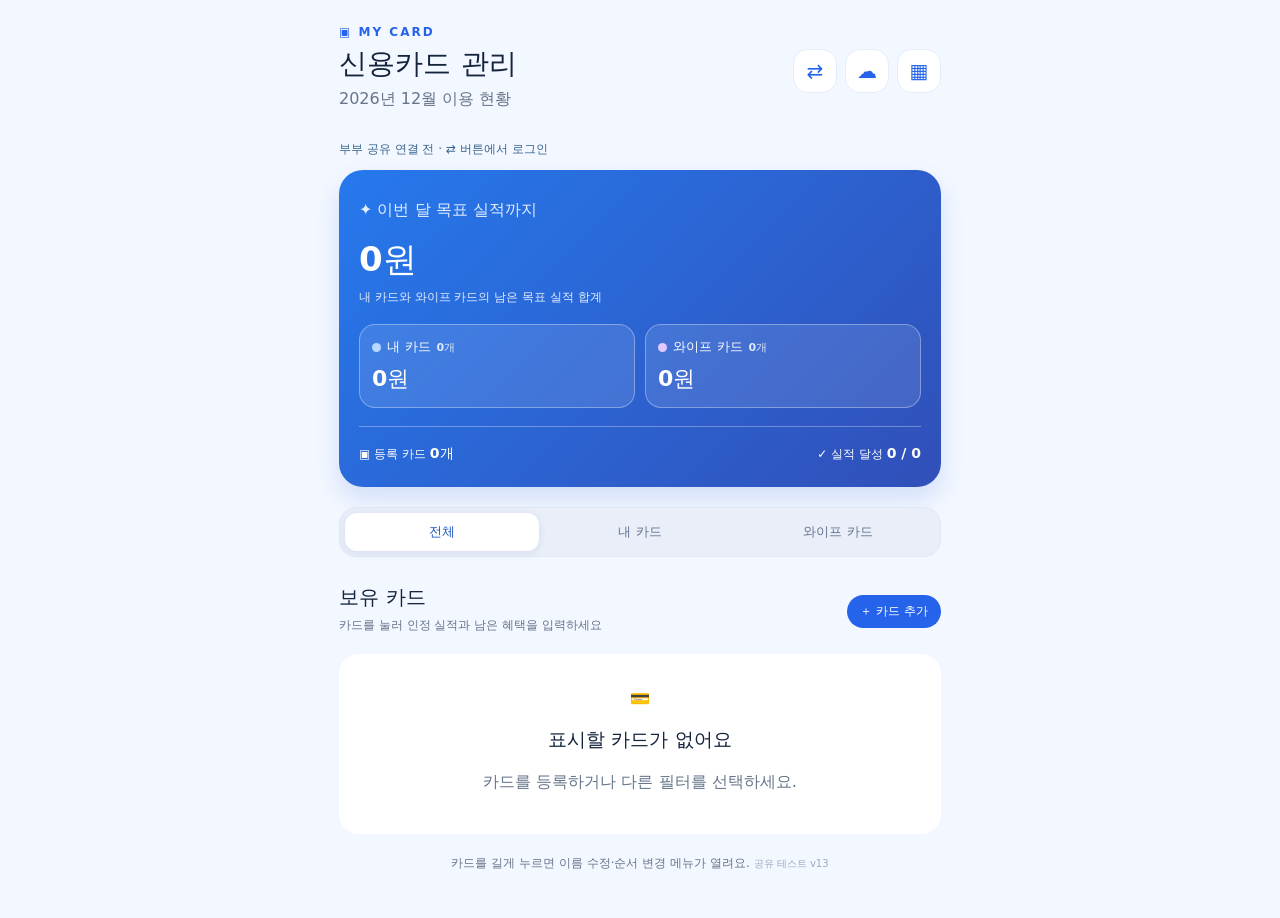
==== commit ee9d2648: "Add files via upload" ====
--- a/index.html
+++ b/index.html
@@ -1,7 +1,7 @@
 <!doctype html>
-<html lang="ko"><head><meta charset="utf-8"><meta name="viewport" content="width=device-width,initial-scale=1,viewport-fit=cover"><meta name="theme-color" content="#2563eb"><meta name="apple-mobile-web-app-capable" content="yes"><meta name="apple-mobile-web-app-status-bar-style" content="default"><meta name="apple-mobile-web-app-title" content="카드관리"><link rel="manifest" href="./manifest.webmanifest"><link rel="apple-touch-icon" href="./icon.svg"><link rel="icon" href="./icon.svg" type="image/svg+xml"><link rel="stylesheet" href="./style-family-v11.css"><title>신용카드 관리</title></head><body>
+<html lang="ko"><head><meta charset="utf-8"><meta name="viewport" content="width=device-width,initial-scale=1,viewport-fit=cover"><meta name="theme-color" content="#2563eb"><meta name="apple-mobile-web-app-capable" content="yes"><meta name="apple-mobile-web-app-status-bar-style" content="default"><meta name="apple-mobile-web-app-title" content="카드관리"><link rel="manifest" href="./manifest.webmanifest"><link rel="apple-touch-icon" href="./icon.svg"><link rel="icon" href="./icon.svg" type="image/svg+xml"><link rel="stylesheet" href="./style-family-v13.css"><title>신용카드 관리</title></head><body>
 <div id="app" class="app"><header class="top"><div><div class="eyebrow">▣ MY CARD</div><h1>신용카드 관리</h1><p id="current-month"></p></div><div class="head-buttons"><button class="iconbtn" id="shared-open" aria-label="부부 공유 설정">⇄</button><button class="iconbtn" id="backup-open" aria-label="백업 및 복원">☁</button><button class="iconbtn" id="history-open" aria-label="월별 기록">▦</button></div></header>
-<p id="sync-status" class="sync-status">부부 공유 연결 전 · ⇄ 버튼에서 로그인</p><section class="hero"><p>✦ 이번 달 목표 실적까지</p><strong id="total-remaining">0원</strong><p class="muted-light">카드마다 선택한 목표 구간까지 남은 실적 합계</p><hr><div class="metrics"><span>▣ 등록 카드 <b id="card-count">0개</b></span><span>✓ 실적 달성 <b id="card-achieved">0 / 0</b></span></div></section>
-<div id="due-banner" class="due-banner" hidden></div><div class="family-toolbar"><label for="filter-owner" class="note">카드 구분</label><select id="filter-owner"><option value="all">모든 카드</option><option value="mine">내 카드</option><option value="wife">와이프 카드</option><option value="shared">공동 카드</option></select></div><div class="sectiontitle"><div class="section-heading"><h2>내 카드</h2><p>카드를 눌러 인정 실적과 남은 혜택을 입력하세요</p></div><div class="section-buttons"><button class="primary small" type="button" id="add-card">＋ 카드 추가</button></div></div><main id="cards"></main><p class="hint">카드를 길게 누르면 이름 수정·순서 변경 메뉴가 열려요. <span class="version-label">공유 테스트 v11</span></p></div>
+<p id="sync-status" class="sync-status">부부 공유 연결 전 · ⇄ 버튼에서 로그인</p><section class="hero"><p>✦ 이번 달 목표 실적까지</p><strong id="total-remaining">0원</strong><p class="muted-light">내 카드와 와이프 카드의 남은 목표 실적 합계</p><div class="owner-summary"><div class="owner-summary-item"><span><i class="owner-dot mine"></i>내 카드 <small id="mine-count">0개</small></span><b id="mine-remaining">0원</b></div><div class="owner-summary-item"><span><i class="owner-dot wife"></i>와이프 카드 <small id="wife-count">0개</small></span><b id="wife-remaining">0원</b></div></div><hr><div class="metrics"><span>▣ 등록 카드 <b id="card-count">0개</b></span><span>✓ 실적 달성 <b id="card-achieved">0 / 0</b></span></div></section>
+<div id="due-banner" class="due-banner" hidden></div><nav class="owner-tabs" aria-label="카드 소유자 필터"><button type="button" class="owner-tab active" data-owner-filter="all" aria-pressed="true">전체</button><button type="button" class="owner-tab" data-owner-filter="mine" aria-pressed="false">내 카드</button><button type="button" class="owner-tab" data-owner-filter="wife" aria-pressed="false">와이프 카드</button></nav><div class="sectiontitle"><div class="section-heading"><h2>보유 카드</h2><p>카드를 눌러 인정 실적과 남은 혜택을 입력하세요</p></div><div class="section-buttons"><button class="primary small" type="button" id="add-card">＋ 카드 추가</button></div></div><main id="cards"></main><p class="hint">카드를 길게 누르면 이름 수정·순서 변경 메뉴가 열려요. <span class="version-label">공유 테스트 v13</span></p></div>
 <div id="modal" class="modal" hidden><div class="shade" data-close></div><section class="sheet" role="dialog" aria-modal="true"><header class="sheet-head"><h2 id="sheet-title"></h2><button class="iconbtn" data-close aria-label="닫기">✕</button></header><div id="sheet-body"></div></section></div>
-<script src="./app-family-v11.js" defer></script></body></html>
+<script src="./app-family-v13.js" defer></script></body></html>
--- a/style-family-v13.css
+++ b/style-family-v13.css
@@ -0,0 +1,115 @@
+:root{font-family:-apple-system,BlinkMacSystemFont,"Apple SD Gothic Neo",system-ui,sans-serif;color:#14243d;background:#f3f7ff;font-synthesis:none}*{box-sizing:border-box}body{margin:0}button,input,select,textarea{font:inherit}button{cursor:pointer}button:disabled{opacity:.45;cursor:not-allowed}.app{max-width:640px;margin:auto;min-height:100dvh;padding:calc(25px + env(safe-area-inset-top)) 19px calc(40px + env(safe-area-inset-bottom))}.top{display:flex;justify-content:space-between;align-items:center;gap:12px;margin-bottom:24px}.eyebrow{color:#2563eb;font-weight:800;letter-spacing:2px;font-size:12px}h1{font-size:28px;margin:6px 0}h2{font-size:20px;margin:0}p{margin:6px 0;color:#66758a}.head-buttons{display:flex;gap:8px}.iconbtn{background:#fff;color:#2563eb;border:1px solid #e5ecfb;border-radius:15px;width:44px;height:44px;font-size:20px;flex-shrink:0}.hero{border-radius:24px;padding:24px 20px;background:linear-gradient(135deg,#2679ed,#314fb8);color:#fff;box-shadow:0 12px 24px #2869d92a}.hero p{color:#e2edff}.hero strong{display:block;font-size:34px;margin:16px 0 4px}.hero .muted-light{font-size:12px}.hero hr{border:0;border-top:1px solid #ffffff52;margin:18px 0}.metrics{display:flex;justify-content:space-between;gap:8px;font-size:12px}.metrics b{font-size:14px}.sectiontitle{display:flex;justify-content:space-between;align-items:center;margin:27px 0 15px;gap:12px}.sectiontitle p{font-size:12px}.primary{border:0;background:#2563eb;color:white;border-radius:14px;padding:12px 16px;font-weight:750}.primary.small{white-space:nowrap;border-radius:24px;padding:11px 13px;font-size:13px}.secondary{border:1px solid #d3e0f8;background:white;color:#2563eb;border-radius:12px;padding:11px 14px;font-weight:650}.danger{border:1px solid #f2c4c4;background:#fff;color:#c52f37;border-radius:12px;padding:9px 11px;font-size:13px}.card{background:#fff;border:1px solid #e8eef9;border-radius:22px;padding:17px;margin:13px 0;box-shadow:0 4px 13px #132d5610}.cardtop{display:flex;align-items:center;gap:12px}.cardico{width:48px;height:48px;border-radius:14px;display:grid;place-items:center;font-size:22px;color:white}.cardname{font-weight:800}.sub{color:#7c899c;font-size:12px;margin-top:4px}.push{margin-left:auto}.tap{border:0;background:transparent;text-align:left;padding:0;color:inherit;flex:1}.progress{height:8px;border-radius:30px;background:#e8edf6;overflow:hidden;margin:9px 0}.progress div{height:100%;border-radius:30px}.row{display:flex;align-items:center;justify-content:space-between;gap:8px}.line{border-top:1px solid #eef1f6;margin:15px 0}.label{font-size:13px;color:#66758a}.amount{font-size:14px;font-weight:750}.pill{padding:5px 8px;background:#eff8f0;border-radius:20px;color:#178a46;font-size:11px;font-weight:750}.benefits{display:grid;grid-template-columns:1fr 1fr;gap:9px;margin-top:16px}.benefitbox{background:#f5f8fd;border-radius:13px;padding:11px;font-size:12px}.benefitbox b{display:block;font-size:14px;margin-top:5px}.hint{text-align:center;font-size:12px;margin-top:21px}.empty{text-align:center;padding:35px 15px;background:white;border-radius:20px}.modal[hidden]{display:none}.modal{position:fixed;inset:0;z-index:20;display:flex;align-items:flex-end;justify-content:center}.shade{position:absolute;inset:0;background:#14243d91}.sheet{position:relative;background:#f7faff;border-radius:23px 23px 0 0;padding:16px 18px calc(20px + env(safe-area-inset-bottom));width:min(640px,100%);max-height:92dvh;overflow-y:auto}.sheet-head{display:flex;align-items:center;justify-content:space-between;position:sticky;top:-16px;background:#f7faff;z-index:1;padding:5px 0 13px}.sheet-head h2{font-size:20px}.panel{padding:15px;background:white;border-radius:17px;margin:12px 0}.panel h3{font-size:16px;margin:0 0 12px}.formlabel{display:block;margin:14px 0 5px;font-size:13px;color:#536681;font-weight:650}input:not([type=checkbox]):not([type=file]),select,textarea{border:1px solid #dce6f4;border-radius:11px;padding:12px;background:white;color:#17243b;width:100%;min-width:0}input[type=checkbox]{width:18px;height:18px;vertical-align:middle;accent-color:#2563eb}.actions{display:flex;gap:9px;flex-wrap:wrap;margin-top:15px}.item{padding:13px 0;border-bottom:1px solid #edf2f9}.item:last-child{border-bottom:0}.itemtitle{font-weight:720}.note{font-size:12px;color:#718096;line-height:1.6}.warn{color:#bb4d25}.groupheader{margin:21px 0 7px;font-weight:800;color:#2563eb}.monthpick{max-width:175px}a{color:#2563eb}.chip{border-radius:20px;background:#e8f0ff;color:#1d58a0;padding:5px 9px;font-size:12px}.highlight{color:#2563eb;font-weight:800}
+
+.section-buttons{display:flex;align-items:center;gap:7px;flex-wrap:wrap;justify-content:flex-end}
+.secondary.small{white-space:nowrap;font-size:13px;padding:10px 12px;border-radius:22px}
+.card-selectable{cursor:pointer;touch-action:pan-y;-webkit-user-select:none;user-select:none;-webkit-touch-callout:none}
+.card-selectable:focus-visible{outline:3px solid #75a6f4;outline-offset:2px}
+.card-selectable:active{background:#fafcff}
+.card-summary{margin-top:19px}
+.manage-item{background:#fff;border:1px solid #e5ecf9;border-radius:16px;padding:13px;margin:12px 0}
+.manage-item.is-focused{border-color:#94baf8;box-shadow:0 0 0 2px #dceaff}
+.manage-header{display:flex;align-items:center;gap:10px;margin-bottom:13px}
+.manage-icon{width:38px;height:38px;border-radius:11px;color:#fff;display:grid;place-items:center;flex-shrink:0}
+.manage-title{display:flex;flex-direction:column;gap:3px;min-width:0}
+.manage-title b{font-size:15px;overflow-wrap:anywhere}
+.manage-title small{font-size:12px;color:#66758a}
+.manage-buttons{display:flex;flex-wrap:wrap;gap:7px}
+.manage-buttons button{font-size:12px;padding:9px 11px}
+.manage-buttons .danger{margin-left:auto}
+@media(max-width:390px){.sectiontitle{align-items:flex-start}.section-buttons{max-width:180px}.manage-buttons button{flex:1 1 auto}.manage-buttons .danger{flex:0 1 auto}}
+
+/* Mobile-safe compact card controls */
+.sectiontitle{display:flex;align-items:flex-start;justify-content:space-between;gap:10px;flex-wrap:wrap}
+.section-heading{flex:1 1 130px;min-width:0}
+.section-heading h2{white-space:nowrap}
+.section-heading p{line-height:1.4}
+.section-buttons{display:flex;align-items:center;justify-content:flex-end;flex:0 1 auto;gap:6px;max-width:100%}
+.section-buttons button{flex:0 0 auto;white-space:nowrap;font-size:12px;padding:9px 10px}
+.cardtop .tap{min-width:0}
+.cardname{overflow-wrap:anywhere}
+.card-summary{margin-top:18px}
+.version-label{font-size:10px;color:#9babc0}
+@media(max-width:440px){
+ .sectiontitle{display:grid;grid-template-columns:1fr;row-gap:11px}
+ .section-buttons{justify-content:flex-start;flex-wrap:nowrap;width:100%}
+ .section-buttons button{flex:1 1 0}
+ .section-heading p{margin-top:3px}
+}
+
+/* v6: tier progress and goal management */
+.tier-hint{display:flex;justify-content:space-between;flex-wrap:wrap;gap:6px;margin-top:13px;padding-top:12px;border-top:1px solid #ebeff7;font-size:11px;color:#55708d}
+.tier-list{display:grid;gap:8px;margin-top:12px}.tier-line{display:flex;align-items:center;justify-content:space-between;flex-wrap:wrap;gap:6px;padding:11px;border:1px solid #e5ecf9;border-radius:12px;background:#f8faff;font-size:12px}.tier-line b{font-weight:650}.tier-done{background:#edf8f2;color:#17784c;border-color:#c6edd7}.tier-goal{outline:2px solid #91b8f8;outline-offset:-2px}textarea{resize:vertical;line-height:1.6}.card .pill{flex-shrink:0}
+@media(max-width:390px){.cardtop{gap:8px}.card .pill{font-size:10px}.tier-hint{flex-direction:column}.hero strong{font-size:29px}}
+
+/* v7 - tap to choose a target tier */
+.tier-choice{width:100%;font:inherit;text-align:left;cursor:pointer;gap:8px}
+.tier-choice em{font-style:normal;font-weight:750;color:#2563eb;margin-left:auto}
+.tier-choice:focus-visible,.tier-option:focus-visible{outline:3px solid #7ab0fa;outline-offset:2px}
+.tier-options{display:grid;gap:9px;margin:10px 0}
+.tier-option{width:100%;display:flex;align-items:center;justify-content:space-between;text-align:left;gap:12px;border:1px solid #dce6f4;border-radius:15px;padding:14px;background:#fff;color:#17243b}
+.tier-option span:first-child{display:flex;flex-direction:column;gap:5px}
+.tier-option small{font-size:12px;color:#66758a}
+.tier-option.selected{border:2px solid #2563eb;background:#ecf4ff;padding:13px}
+.tier-check{white-space:nowrap;color:#2563eb;font-size:12px;font-weight:800}
+
+/* v8: compact add-card button alongside heading on iPhone */
+.sectiontitle{display:flex;flex-direction:row;align-items:center;justify-content:space-between;flex-wrap:nowrap;gap:12px}
+.section-heading{flex:1 1 auto;min-width:0}
+.section-buttons{display:flex;flex:0 0 auto;width:auto;max-width:none;justify-content:flex-end;align-items:center}
+.section-buttons button,.section-buttons .primary.small{flex:0 0 auto;width:auto;min-width:0;max-width:max-content;white-space:nowrap;padding:9px 13px;font-size:12px;line-height:1.25;border-radius:22px}
+@media(max-width:440px){
+ .sectiontitle{display:flex;flex-direction:row;align-items:center;flex-wrap:nowrap;gap:8px}
+ .section-heading{flex:1 1 auto;min-width:0}
+ .section-buttons{display:flex;width:auto;flex:0 0 auto;justify-content:flex-end}
+ .section-buttons button,.section-buttons .primary.small{flex:0 0 auto;width:auto;padding:9px 12px;font-size:12px}
+}
+
+/* v9 - clean monthly manual status */
+.manual-benefit{display:flex;align-items:center;justify-content:space-between;gap:12px;background:#eef5ff;border-radius:13px;margin-top:15px;padding:13px 14px;font-size:13px;color:#526783}
+.manual-benefit strong{color:#205ec8;font-size:16px;white-space:nowrap}
+.manual-summary{background:#f3f7fd;border-radius:12px;padding:12px 14px;margin-top:16px;display:grid;gap:12px;font-size:13px;color:#536681}
+.manual-summary strong{color:#14243d}
+
+
+/* v10 - all tier milestones on the main card progress bar */
+.milestone-progress{position:relative;height:48px;margin:11px 0 5px;padding:0 2px;color:#8a9bb0}
+.milestone-track{position:absolute;top:8px;left:2px;right:2px;height:9px;background:#e8edf6;border-radius:40px;overflow:hidden}
+.milestone-fill{height:100%;border-radius:40px;background:#2563eb}
+.milestone{position:absolute;top:5px;transform:translateX(-50%);display:flex;flex-direction:column;align-items:center;gap:7px;min-width:0;pointer-events:none}
+.milestone.last{transform:translateX(-100%);align-items:flex-end}
+.milestone-dot{width:15px;height:15px;border:3px solid #c2cad8;border-radius:50%;background:#fff;box-shadow:0 0 0 2px #fff;display:block}
+.milestone.reached .milestone-dot{background:#2563eb;border-color:#2563eb}
+.milestone-label{font-size:11px;line-height:15px;white-space:nowrap;font-weight:650;color:#8b98aa}
+.milestone.reached .milestone-label{color:#2563eb}
+.milestone.last .milestone-dot{align-self:flex-end}
+
+/* Family + recurring */
+.sync-status{font-size:12px;color:#39658e;margin:0 0 12px;line-height:1.5}.sync-error{color:#b33f3f}
+.family-toolbar{display:flex;align-items:center;gap:9px;justify-content:space-between;margin:12px 0 3px}.family-toolbar select{max-width:150px;padding:8px 10px;font-size:13px}
+.due-banner{padding:14px;background:#fff5dd;border:1px solid #f6db91;border-radius:16px;margin-top:16px}.due-banner p{font-size:12px;margin:8px 0}.due-banner[hidden]{display:none}
+.checkrow{display:flex;align-items:flex-start;gap:8px;font-size:13px;padding:10px 2px;line-height:1.5}.checkrow input{flex-shrink:0;margin-top:2px}.includes-list{padding:12px;border-radius:13px;background:#f4f8fd;margin-top:13px}.includes-list>b{font-size:13px}
+@media(max-width:390px){.family-toolbar{align-items:flex-start;flex-direction:column}.family-toolbar select{max-width:100%}}
+
+/* v12: compact accessible 3-tab owner filter and prominent card-owner badges */
+.owner-tabs{display:grid;grid-template-columns:repeat(3,minmax(0,1fr));gap:4px;background:#e9eef8;border:1px solid #e0e8f5;border-radius:17px;padding:5px;margin:20px 0 5px;}
+.owner-tab{border:0;background:transparent;color:#64758f;border-radius:12px;min-width:0;padding:11px 4px;font-size:13px;line-height:1.2;font-weight:750;transition:background .15s ease,color .15s ease,box-shadow .15s ease;}
+.owner-tab.active{background:#fff;color:#1e57bf;box-shadow:0 2px 8px #183d7717;}
+.owner-tab:focus-visible{outline:2px solid #2563eb;outline-offset:2px;}
+.cardname-line{display:flex;align-items:center;gap:7px;flex-wrap:wrap;}
+.cardname-line .cardname{min-width:0;}
+.owner-badge{display:inline-flex;align-items:center;flex-shrink:0;white-space:nowrap;padding:4px 8px;font-size:11px;font-weight:800;line-height:1.25;border-radius:8px;}
+.owner-mine{background:#e5efff;color:#2059bb;}
+.owner-wife{background:#efeaff;color:#7243b7;}
+.owner-shared{background:#fff0df;color:#a9641a;}
+@media(max-width:360px){.owner-tab{font-size:12px}.owner-badge{font-size:10px;padding:3px 6px}}
+
+/* v13: household remaining performance with clear per-owner totals */
+.owner-summary{display:grid;grid-template-columns:repeat(2,minmax(0,1fr));gap:10px;margin:18px 0 2px;}
+.owner-summary-item{min-width:0;padding:13px 12px;border:1px solid #ffffff55;border-radius:16px;background:#ffffff1c;display:flex;flex-direction:column;gap:8px;}
+.owner-summary-item span{display:flex;align-items:center;flex-wrap:wrap;column-gap:6px;row-gap:3px;font-weight:700;font-size:13px;}
+.owner-summary-item small{font-size:11px;color:#dbeafe;font-weight:600;}
+.owner-summary-item b{font-size:clamp(17px,4.3vw,22px);font-weight:800;letter-spacing:-.5px;overflow-wrap:anywhere;}
+.owner-dot{display:inline-block;width:9px;height:9px;border-radius:50%;flex-shrink:0;}
+.owner-dot.mine{background:#b8d8ff;}
+.owner-dot.wife{background:#e5c7ff;}
+@media(max-width:370px){.owner-summary{gap:7px}.owner-summary-item{padding:11px 9px}.owner-summary-item span{font-size:12px}.owner-summary-item b{font-size:17px;}}
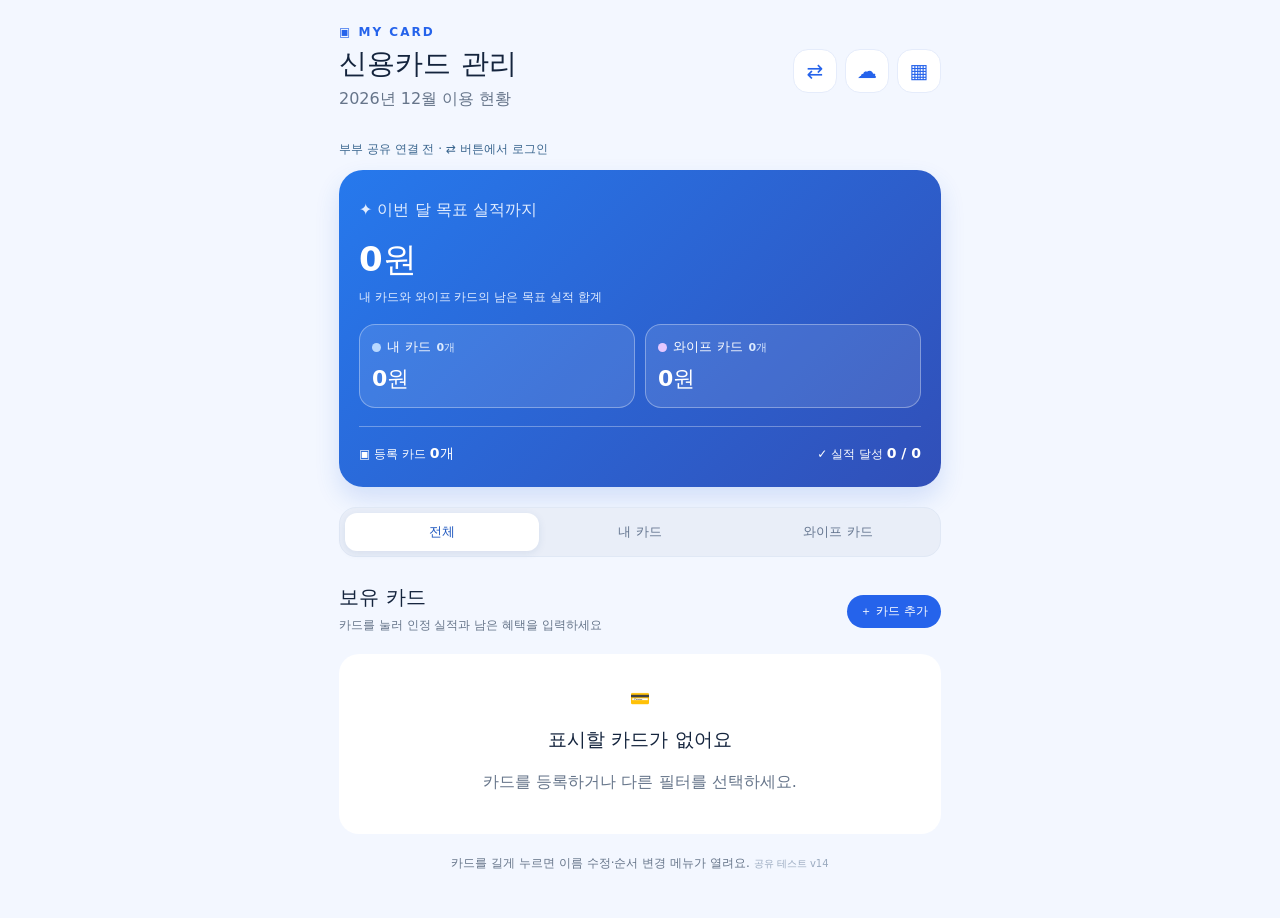
==== commit 1160403d: "Add files via upload" ====
--- a/index.html
+++ b/index.html
@@ -1,7 +1,7 @@
 <!doctype html>
-<html lang="ko"><head><meta charset="utf-8"><meta name="viewport" content="width=device-width,initial-scale=1,viewport-fit=cover"><meta name="theme-color" content="#2563eb"><meta name="apple-mobile-web-app-capable" content="yes"><meta name="apple-mobile-web-app-status-bar-style" content="default"><meta name="apple-mobile-web-app-title" content="카드관리"><link rel="manifest" href="./manifest.webmanifest"><link rel="apple-touch-icon" href="./icon.svg"><link rel="icon" href="./icon.svg" type="image/svg+xml"><link rel="stylesheet" href="./style-family-v13.css"><title>신용카드 관리</title></head><body>
+<html lang="ko"><head><meta charset="utf-8"><meta name="viewport" content="width=device-width,initial-scale=1,viewport-fit=cover"><meta name="theme-color" content="#2563eb"><meta name="apple-mobile-web-app-capable" content="yes"><meta name="apple-mobile-web-app-status-bar-style" content="default"><meta name="apple-mobile-web-app-title" content="카드관리"><link rel="manifest" href="./manifest.webmanifest"><link rel="apple-touch-icon" href="./icon.svg"><link rel="icon" href="./icon.svg" type="image/svg+xml"><link rel="stylesheet" href="./style-family-v14.css"><title>신용카드 관리</title></head><body>
 <div id="app" class="app"><header class="top"><div><div class="eyebrow">▣ MY CARD</div><h1>신용카드 관리</h1><p id="current-month"></p></div><div class="head-buttons"><button class="iconbtn" id="shared-open" aria-label="부부 공유 설정">⇄</button><button class="iconbtn" id="backup-open" aria-label="백업 및 복원">☁</button><button class="iconbtn" id="history-open" aria-label="월별 기록">▦</button></div></header>
 <p id="sync-status" class="sync-status">부부 공유 연결 전 · ⇄ 버튼에서 로그인</p><section class="hero"><p>✦ 이번 달 목표 실적까지</p><strong id="total-remaining">0원</strong><p class="muted-light">내 카드와 와이프 카드의 남은 목표 실적 합계</p><div class="owner-summary"><div class="owner-summary-item"><span><i class="owner-dot mine"></i>내 카드 <small id="mine-count">0개</small></span><b id="mine-remaining">0원</b></div><div class="owner-summary-item"><span><i class="owner-dot wife"></i>와이프 카드 <small id="wife-count">0개</small></span><b id="wife-remaining">0원</b></div></div><hr><div class="metrics"><span>▣ 등록 카드 <b id="card-count">0개</b></span><span>✓ 실적 달성 <b id="card-achieved">0 / 0</b></span></div></section>
-<div id="due-banner" class="due-banner" hidden></div><nav class="owner-tabs" aria-label="카드 소유자 필터"><button type="button" class="owner-tab active" data-owner-filter="all" aria-pressed="true">전체</button><button type="button" class="owner-tab" data-owner-filter="mine" aria-pressed="false">내 카드</button><button type="button" class="owner-tab" data-owner-filter="wife" aria-pressed="false">와이프 카드</button></nav><div class="sectiontitle"><div class="section-heading"><h2>보유 카드</h2><p>카드를 눌러 인정 실적과 남은 혜택을 입력하세요</p></div><div class="section-buttons"><button class="primary small" type="button" id="add-card">＋ 카드 추가</button></div></div><main id="cards"></main><p class="hint">카드를 길게 누르면 이름 수정·순서 변경 메뉴가 열려요. <span class="version-label">공유 테스트 v13</span></p></div>
+<div id="due-banner" class="due-banner" hidden></div><nav class="owner-tabs" aria-label="카드 소유자 필터"><button type="button" class="owner-tab active" data-owner-filter="all" aria-pressed="true">전체</button><button type="button" class="owner-tab" data-owner-filter="mine" aria-pressed="false">내 카드</button><button type="button" class="owner-tab" data-owner-filter="wife" aria-pressed="false">와이프 카드</button></nav><div class="sectiontitle"><div class="section-heading"><h2>보유 카드</h2><p>카드를 눌러 인정 실적과 남은 혜택을 입력하세요</p></div><div class="section-buttons"><button class="primary small" type="button" id="add-card">＋ 카드 추가</button></div></div><main id="cards"></main><p class="hint">카드를 길게 누르면 이름 수정·순서 변경 메뉴가 열려요. <span class="version-label">공유 테스트 v14</span></p></div>
 <div id="modal" class="modal" hidden><div class="shade" data-close></div><section class="sheet" role="dialog" aria-modal="true"><header class="sheet-head"><h2 id="sheet-title"></h2><button class="iconbtn" data-close aria-label="닫기">✕</button></header><div id="sheet-body"></div></section></div>
-<script src="./app-family-v13.js" defer></script></body></html>
+<script src="./app-family-v14.js" defer></script></body></html>
--- a/style-family-v14.css
+++ b/style-family-v14.css
@@ -0,0 +1,121 @@
+:root{font-family:-apple-system,BlinkMacSystemFont,"Apple SD Gothic Neo",system-ui,sans-serif;color:#14243d;background:#f3f7ff;font-synthesis:none}*{box-sizing:border-box}body{margin:0}button,input,select,textarea{font:inherit}button{cursor:pointer}button:disabled{opacity:.45;cursor:not-allowed}.app{max-width:640px;margin:auto;min-height:100dvh;padding:calc(25px + env(safe-area-inset-top)) 19px calc(40px + env(safe-area-inset-bottom))}.top{display:flex;justify-content:space-between;align-items:center;gap:12px;margin-bottom:24px}.eyebrow{color:#2563eb;font-weight:800;letter-spacing:2px;font-size:12px}h1{font-size:28px;margin:6px 0}h2{font-size:20px;margin:0}p{margin:6px 0;color:#66758a}.head-buttons{display:flex;gap:8px}.iconbtn{background:#fff;color:#2563eb;border:1px solid #e5ecfb;border-radius:15px;width:44px;height:44px;font-size:20px;flex-shrink:0}.hero{border-radius:24px;padding:24px 20px;background:linear-gradient(135deg,#2679ed,#314fb8);color:#fff;box-shadow:0 12px 24px #2869d92a}.hero p{color:#e2edff}.hero strong{display:block;font-size:34px;margin:16px 0 4px}.hero .muted-light{font-size:12px}.hero hr{border:0;border-top:1px solid #ffffff52;margin:18px 0}.metrics{display:flex;justify-content:space-between;gap:8px;font-size:12px}.metrics b{font-size:14px}.sectiontitle{display:flex;justify-content:space-between;align-items:center;margin:27px 0 15px;gap:12px}.sectiontitle p{font-size:12px}.primary{border:0;background:#2563eb;color:white;border-radius:14px;padding:12px 16px;font-weight:750}.primary.small{white-space:nowrap;border-radius:24px;padding:11px 13px;font-size:13px}.secondary{border:1px solid #d3e0f8;background:white;color:#2563eb;border-radius:12px;padding:11px 14px;font-weight:650}.danger{border:1px solid #f2c4c4;background:#fff;color:#c52f37;border-radius:12px;padding:9px 11px;font-size:13px}.card{background:#fff;border:1px solid #e8eef9;border-radius:22px;padding:17px;margin:13px 0;box-shadow:0 4px 13px #132d5610}.cardtop{display:flex;align-items:center;gap:12px}.cardico{width:48px;height:48px;border-radius:14px;display:grid;place-items:center;font-size:22px;color:white}.cardname{font-weight:800}.sub{color:#7c899c;font-size:12px;margin-top:4px}.push{margin-left:auto}.tap{border:0;background:transparent;text-align:left;padding:0;color:inherit;flex:1}.progress{height:8px;border-radius:30px;background:#e8edf6;overflow:hidden;margin:9px 0}.progress div{height:100%;border-radius:30px}.row{display:flex;align-items:center;justify-content:space-between;gap:8px}.line{border-top:1px solid #eef1f6;margin:15px 0}.label{font-size:13px;color:#66758a}.amount{font-size:14px;font-weight:750}.pill{padding:5px 8px;background:#eff8f0;border-radius:20px;color:#178a46;font-size:11px;font-weight:750}.benefits{display:grid;grid-template-columns:1fr 1fr;gap:9px;margin-top:16px}.benefitbox{background:#f5f8fd;border-radius:13px;padding:11px;font-size:12px}.benefitbox b{display:block;font-size:14px;margin-top:5px}.hint{text-align:center;font-size:12px;margin-top:21px}.empty{text-align:center;padding:35px 15px;background:white;border-radius:20px}.modal[hidden]{display:none}.modal{position:fixed;inset:0;z-index:20;display:flex;align-items:flex-end;justify-content:center}.shade{position:absolute;inset:0;background:#14243d91}.sheet{position:relative;background:#f7faff;border-radius:23px 23px 0 0;padding:16px 18px calc(20px + env(safe-area-inset-bottom));width:min(640px,100%);max-height:92dvh;overflow-y:auto}.sheet-head{display:flex;align-items:center;justify-content:space-between;position:sticky;top:-16px;background:#f7faff;z-index:1;padding:5px 0 13px}.sheet-head h2{font-size:20px}.panel{padding:15px;background:white;border-radius:17px;margin:12px 0}.panel h3{font-size:16px;margin:0 0 12px}.formlabel{display:block;margin:14px 0 5px;font-size:13px;color:#536681;font-weight:650}input:not([type=checkbox]):not([type=file]),select,textarea{border:1px solid #dce6f4;border-radius:11px;padding:12px;background:white;color:#17243b;width:100%;min-width:0}input[type=checkbox]{width:18px;height:18px;vertical-align:middle;accent-color:#2563eb}.actions{display:flex;gap:9px;flex-wrap:wrap;margin-top:15px}.item{padding:13px 0;border-bottom:1px solid #edf2f9}.item:last-child{border-bottom:0}.itemtitle{font-weight:720}.note{font-size:12px;color:#718096;line-height:1.6}.warn{color:#bb4d25}.groupheader{margin:21px 0 7px;font-weight:800;color:#2563eb}.monthpick{max-width:175px}a{color:#2563eb}.chip{border-radius:20px;background:#e8f0ff;color:#1d58a0;padding:5px 9px;font-size:12px}.highlight{color:#2563eb;font-weight:800}
+
+.section-buttons{display:flex;align-items:center;gap:7px;flex-wrap:wrap;justify-content:flex-end}
+.secondary.small{white-space:nowrap;font-size:13px;padding:10px 12px;border-radius:22px}
+.card-selectable{cursor:pointer;touch-action:pan-y;-webkit-user-select:none;user-select:none;-webkit-touch-callout:none}
+.card-selectable:focus-visible{outline:3px solid #75a6f4;outline-offset:2px}
+.card-selectable:active{background:#fafcff}
+.card-summary{margin-top:19px}
+.manage-item{background:#fff;border:1px solid #e5ecf9;border-radius:16px;padding:13px;margin:12px 0}
+.manage-item.is-focused{border-color:#94baf8;box-shadow:0 0 0 2px #dceaff}
+.manage-header{display:flex;align-items:center;gap:10px;margin-bottom:13px}
+.manage-icon{width:38px;height:38px;border-radius:11px;color:#fff;display:grid;place-items:center;flex-shrink:0}
+.manage-title{display:flex;flex-direction:column;gap:3px;min-width:0}
+.manage-title b{font-size:15px;overflow-wrap:anywhere}
+.manage-title small{font-size:12px;color:#66758a}
+.manage-buttons{display:flex;flex-wrap:wrap;gap:7px}
+.manage-buttons button{font-size:12px;padding:9px 11px}
+.manage-buttons .danger{margin-left:auto}
+@media(max-width:390px){.sectiontitle{align-items:flex-start}.section-buttons{max-width:180px}.manage-buttons button{flex:1 1 auto}.manage-buttons .danger{flex:0 1 auto}}
+
+/* Mobile-safe compact card controls */
+.sectiontitle{display:flex;align-items:flex-start;justify-content:space-between;gap:10px;flex-wrap:wrap}
+.section-heading{flex:1 1 130px;min-width:0}
+.section-heading h2{white-space:nowrap}
+.section-heading p{line-height:1.4}
+.section-buttons{display:flex;align-items:center;justify-content:flex-end;flex:0 1 auto;gap:6px;max-width:100%}
+.section-buttons button{flex:0 0 auto;white-space:nowrap;font-size:12px;padding:9px 10px}
+.cardtop .tap{min-width:0}
+.cardname{overflow-wrap:anywhere}
+.card-summary{margin-top:18px}
+.version-label{font-size:10px;color:#9babc0}
+@media(max-width:440px){
+ .sectiontitle{display:grid;grid-template-columns:1fr;row-gap:11px}
+ .section-buttons{justify-content:flex-start;flex-wrap:nowrap;width:100%}
+ .section-buttons button{flex:1 1 0}
+ .section-heading p{margin-top:3px}
+}
+
+/* v6: tier progress and goal management */
+.tier-hint{display:flex;justify-content:space-between;flex-wrap:wrap;gap:6px;margin-top:13px;padding-top:12px;border-top:1px solid #ebeff7;font-size:11px;color:#55708d}
+.tier-list{display:grid;gap:8px;margin-top:12px}.tier-line{display:flex;align-items:center;justify-content:space-between;flex-wrap:wrap;gap:6px;padding:11px;border:1px solid #e5ecf9;border-radius:12px;background:#f8faff;font-size:12px}.tier-line b{font-weight:650}.tier-done{background:#edf8f2;color:#17784c;border-color:#c6edd7}.tier-goal{outline:2px solid #91b8f8;outline-offset:-2px}textarea{resize:vertical;line-height:1.6}.card .pill{flex-shrink:0}
+@media(max-width:390px){.cardtop{gap:8px}.card .pill{font-size:10px}.tier-hint{flex-direction:column}.hero strong{font-size:29px}}
+
+/* v7 - tap to choose a target tier */
+.tier-choice{width:100%;font:inherit;text-align:left;cursor:pointer;gap:8px}
+.tier-choice em{font-style:normal;font-weight:750;color:#2563eb;margin-left:auto}
+.tier-choice:focus-visible,.tier-option:focus-visible{outline:3px solid #7ab0fa;outline-offset:2px}
+.tier-options{display:grid;gap:9px;margin:10px 0}
+.tier-option{width:100%;display:flex;align-items:center;justify-content:space-between;text-align:left;gap:12px;border:1px solid #dce6f4;border-radius:15px;padding:14px;background:#fff;color:#17243b}
+.tier-option span:first-child{display:flex;flex-direction:column;gap:5px}
+.tier-option small{font-size:12px;color:#66758a}
+.tier-option.selected{border:2px solid #2563eb;background:#ecf4ff;padding:13px}
+.tier-check{white-space:nowrap;color:#2563eb;font-size:12px;font-weight:800}
+
+/* v8: compact add-card button alongside heading on iPhone */
+.sectiontitle{display:flex;flex-direction:row;align-items:center;justify-content:space-between;flex-wrap:nowrap;gap:12px}
+.section-heading{flex:1 1 auto;min-width:0}
+.section-buttons{display:flex;flex:0 0 auto;width:auto;max-width:none;justify-content:flex-end;align-items:center}
+.section-buttons button,.section-buttons .primary.small{flex:0 0 auto;width:auto;min-width:0;max-width:max-content;white-space:nowrap;padding:9px 13px;font-size:12px;line-height:1.25;border-radius:22px}
+@media(max-width:440px){
+ .sectiontitle{display:flex;flex-direction:row;align-items:center;flex-wrap:nowrap;gap:8px}
+ .section-heading{flex:1 1 auto;min-width:0}
+ .section-buttons{display:flex;width:auto;flex:0 0 auto;justify-content:flex-end}
+ .section-buttons button,.section-buttons .primary.small{flex:0 0 auto;width:auto;padding:9px 12px;font-size:12px}
+}
+
+/* v9 - clean monthly manual status */
+.manual-benefit{display:flex;align-items:center;justify-content:space-between;gap:12px;background:#eef5ff;border-radius:13px;margin-top:15px;padding:13px 14px;font-size:13px;color:#526783}
+.manual-benefit strong{color:#205ec8;font-size:16px;white-space:nowrap}
+.manual-summary{background:#f3f7fd;border-radius:12px;padding:12px 14px;margin-top:16px;display:grid;gap:12px;font-size:13px;color:#536681}
+.manual-summary strong{color:#14243d}
+
+
+/* v10 - all tier milestones on the main card progress bar */
+.milestone-progress{position:relative;height:48px;margin:11px 0 5px;padding:0 2px;color:#8a9bb0}
+.milestone-track{position:absolute;top:8px;left:2px;right:2px;height:9px;background:#e8edf6;border-radius:40px;overflow:hidden}
+.milestone-fill{height:100%;border-radius:40px;background:#2563eb}
+.milestone{position:absolute;top:5px;transform:translateX(-50%);display:flex;flex-direction:column;align-items:center;gap:7px;min-width:0;pointer-events:none}
+.milestone.last{transform:translateX(-100%);align-items:flex-end}
+.milestone-dot{width:15px;height:15px;border:3px solid #c2cad8;border-radius:50%;background:#fff;box-shadow:0 0 0 2px #fff;display:block}
+.milestone.reached .milestone-dot{background:#2563eb;border-color:#2563eb}
+.milestone-label{font-size:11px;line-height:15px;white-space:nowrap;font-weight:650;color:#8b98aa}
+.milestone.reached .milestone-label{color:#2563eb}
+.milestone.last .milestone-dot{align-self:flex-end}
+
+/* Family + recurring */
+.sync-status{font-size:12px;color:#39658e;margin:0 0 12px;line-height:1.5}.sync-error{color:#b33f3f}
+.family-toolbar{display:flex;align-items:center;gap:9px;justify-content:space-between;margin:12px 0 3px}.family-toolbar select{max-width:150px;padding:8px 10px;font-size:13px}
+.due-banner{padding:14px;background:#fff5dd;border:1px solid #f6db91;border-radius:16px;margin-top:16px}.due-banner p{font-size:12px;margin:8px 0}.due-banner[hidden]{display:none}
+.checkrow{display:flex;align-items:flex-start;gap:8px;font-size:13px;padding:10px 2px;line-height:1.5}.checkrow input{flex-shrink:0;margin-top:2px}.includes-list{padding:12px;border-radius:13px;background:#f4f8fd;margin-top:13px}.includes-list>b{font-size:13px}
+@media(max-width:390px){.family-toolbar{align-items:flex-start;flex-direction:column}.family-toolbar select{max-width:100%}}
+
+/* v12: compact accessible 3-tab owner filter and prominent card-owner badges */
+.owner-tabs{display:grid;grid-template-columns:repeat(3,minmax(0,1fr));gap:4px;background:#e9eef8;border:1px solid #e0e8f5;border-radius:17px;padding:5px;margin:20px 0 5px;}
+.owner-tab{border:0;background:transparent;color:#64758f;border-radius:12px;min-width:0;padding:11px 4px;font-size:13px;line-height:1.2;font-weight:750;transition:background .15s ease,color .15s ease,box-shadow .15s ease;}
+.owner-tab.active{background:#fff;color:#1e57bf;box-shadow:0 2px 8px #183d7717;}
+.owner-tab:focus-visible{outline:2px solid #2563eb;outline-offset:2px;}
+.cardname-line{display:flex;align-items:center;gap:7px;flex-wrap:wrap;}
+.cardname-line .cardname{min-width:0;}
+.owner-badge{display:inline-flex;align-items:center;flex-shrink:0;white-space:nowrap;padding:4px 8px;font-size:11px;font-weight:800;line-height:1.25;border-radius:8px;}
+.owner-mine{background:#e5efff;color:#2059bb;}
+.owner-wife{background:#efeaff;color:#7243b7;}
+.owner-shared{background:#fff0df;color:#a9641a;}
+@media(max-width:360px){.owner-tab{font-size:12px}.owner-badge{font-size:10px;padding:3px 6px}}
+
+/* v13: household remaining performance with clear per-owner totals */
+.owner-summary{display:grid;grid-template-columns:repeat(2,minmax(0,1fr));gap:10px;margin:18px 0 2px;}
+.owner-summary-item{min-width:0;padding:13px 12px;border:1px solid #ffffff55;border-radius:16px;background:#ffffff1c;display:flex;flex-direction:column;gap:8px;}
+.owner-summary-item span{display:flex;align-items:center;flex-wrap:wrap;column-gap:6px;row-gap:3px;font-weight:700;font-size:13px;}
+.owner-summary-item small{font-size:11px;color:#dbeafe;font-weight:600;}
+.owner-summary-item b{font-size:clamp(17px,4.3vw,22px);font-weight:800;letter-spacing:-.5px;overflow-wrap:anywhere;}
+.owner-dot{display:inline-block;width:9px;height:9px;border-radius:50%;flex-shrink:0;}
+.owner-dot.mine{background:#b8d8ff;}
+.owner-dot.wife{background:#e5c7ff;}
+@media(max-width:370px){.owner-summary{gap:7px}.owner-summary-item{padding:11px 9px}.owner-summary-item span{font-size:12px}.owner-summary-item b{font-size:17px;}}
+
+/* v14: polished native day picker with custom chevron */
+.day-select-wrap{position:relative;max-width:220px}
+.day-select-wrap .day-select{appearance:none;-webkit-appearance:none;border:1px solid #cadbf6;border-radius:15px;background:linear-gradient(180deg,#ffffff,#f6f9ff);font-size:17px;font-weight:750;padding:13px 48px 13px 16px;color:#1c3a67;box-shadow:0 3px 10px #245bd30c;cursor:pointer}
+.day-select-wrap .day-select:focus{outline:2px solid #93b7ff;outline-offset:2px}
+.day-select-arrow{pointer-events:none;position:absolute;right:19px;top:50%;width:10px;height:10px;border-right:2px solid #2763d7;border-bottom:2px solid #2763d7;transform:translateY(-70%) rotate(45deg)}
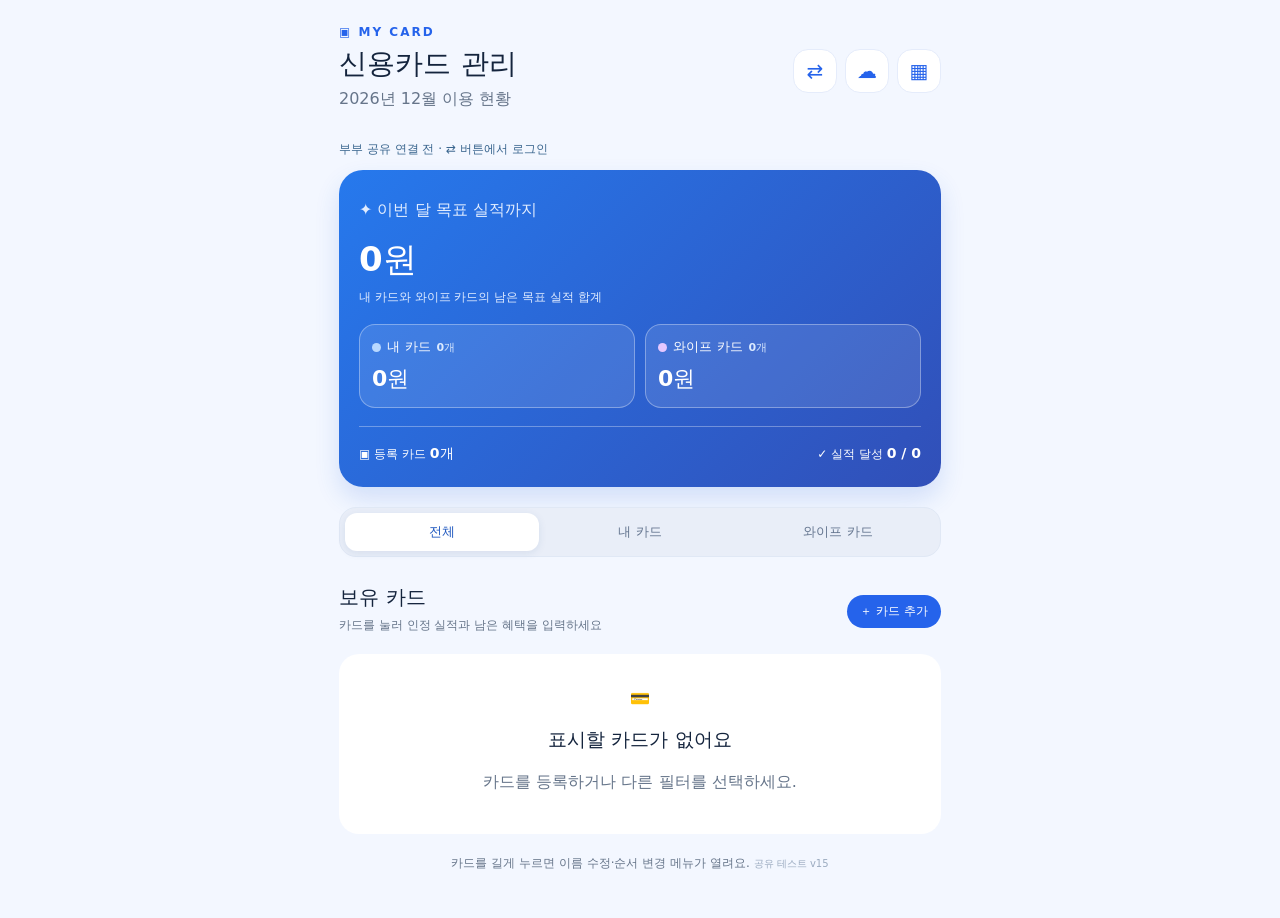
==== commit 43aa033a: "Add files via upload" ====
--- a/index.html
+++ b/index.html
@@ -1,7 +1,7 @@
 <!doctype html>
-<html lang="ko"><head><meta charset="utf-8"><meta name="viewport" content="width=device-width,initial-scale=1,viewport-fit=cover"><meta name="theme-color" content="#2563eb"><meta name="apple-mobile-web-app-capable" content="yes"><meta name="apple-mobile-web-app-status-bar-style" content="default"><meta name="apple-mobile-web-app-title" content="카드관리"><link rel="manifest" href="./manifest.webmanifest"><link rel="apple-touch-icon" href="./icon.svg"><link rel="icon" href="./icon.svg" type="image/svg+xml"><link rel="stylesheet" href="./style-family-v14.css"><title>신용카드 관리</title></head><body>
+<html lang="ko"><head><meta charset="utf-8"><meta name="viewport" content="width=device-width,initial-scale=1,viewport-fit=cover"><meta name="theme-color" content="#2563eb"><meta name="apple-mobile-web-app-capable" content="yes"><meta name="apple-mobile-web-app-status-bar-style" content="default"><meta name="apple-mobile-web-app-title" content="카드관리"><link rel="manifest" href="./manifest.webmanifest"><link rel="apple-touch-icon" href="./icon.svg"><link rel="icon" href="./icon.svg" type="image/svg+xml"><link rel="stylesheet" href="./style-family-v15.css"><title>신용카드 관리</title></head><body>
 <div id="app" class="app"><header class="top"><div><div class="eyebrow">▣ MY CARD</div><h1>신용카드 관리</h1><p id="current-month"></p></div><div class="head-buttons"><button class="iconbtn" id="shared-open" aria-label="부부 공유 설정">⇄</button><button class="iconbtn" id="backup-open" aria-label="백업 및 복원">☁</button><button class="iconbtn" id="history-open" aria-label="월별 기록">▦</button></div></header>
 <p id="sync-status" class="sync-status">부부 공유 연결 전 · ⇄ 버튼에서 로그인</p><section class="hero"><p>✦ 이번 달 목표 실적까지</p><strong id="total-remaining">0원</strong><p class="muted-light">내 카드와 와이프 카드의 남은 목표 실적 합계</p><div class="owner-summary"><div class="owner-summary-item"><span><i class="owner-dot mine"></i>내 카드 <small id="mine-count">0개</small></span><b id="mine-remaining">0원</b></div><div class="owner-summary-item"><span><i class="owner-dot wife"></i>와이프 카드 <small id="wife-count">0개</small></span><b id="wife-remaining">0원</b></div></div><hr><div class="metrics"><span>▣ 등록 카드 <b id="card-count">0개</b></span><span>✓ 실적 달성 <b id="card-achieved">0 / 0</b></span></div></section>
-<div id="due-banner" class="due-banner" hidden></div><nav class="owner-tabs" aria-label="카드 소유자 필터"><button type="button" class="owner-tab active" data-owner-filter="all" aria-pressed="true">전체</button><button type="button" class="owner-tab" data-owner-filter="mine" aria-pressed="false">내 카드</button><button type="button" class="owner-tab" data-owner-filter="wife" aria-pressed="false">와이프 카드</button></nav><div class="sectiontitle"><div class="section-heading"><h2>보유 카드</h2><p>카드를 눌러 인정 실적과 남은 혜택을 입력하세요</p></div><div class="section-buttons"><button class="primary small" type="button" id="add-card">＋ 카드 추가</button></div></div><main id="cards"></main><p class="hint">카드를 길게 누르면 이름 수정·순서 변경 메뉴가 열려요. <span class="version-label">공유 테스트 v14</span></p></div>
+<div id="due-banner" class="due-banner" hidden></div><nav class="owner-tabs" aria-label="카드 소유자 필터"><button type="button" class="owner-tab active" data-owner-filter="all" aria-pressed="true">전체</button><button type="button" class="owner-tab" data-owner-filter="mine" aria-pressed="false">내 카드</button><button type="button" class="owner-tab" data-owner-filter="wife" aria-pressed="false">와이프 카드</button></nav><div class="sectiontitle"><div class="section-heading"><h2>보유 카드</h2><p>카드를 눌러 인정 실적과 남은 혜택을 입력하세요</p></div><div class="section-buttons"><button class="primary small" type="button" id="add-card">＋ 카드 추가</button></div></div><main id="cards"></main><p class="hint">카드를 길게 누르면 이름 수정·순서 변경 메뉴가 열려요. <span class="version-label">공유 테스트 v15</span></p></div>
 <div id="modal" class="modal" hidden><div class="shade" data-close></div><section class="sheet" role="dialog" aria-modal="true"><header class="sheet-head"><h2 id="sheet-title"></h2><button class="iconbtn" data-close aria-label="닫기">✕</button></header><div id="sheet-body"></div></section></div>
-<script src="./app-family-v14.js" defer></script></body></html>
+<script src="./app-family-v15.js" defer></script></body></html>
--- a/style-family-v15.css
+++ b/style-family-v15.css
@@ -0,0 +1,121 @@
+:root{font-family:-apple-system,BlinkMacSystemFont,"Apple SD Gothic Neo",system-ui,sans-serif;color:#14243d;background:#f3f7ff;font-synthesis:none}*{box-sizing:border-box}body{margin:0}button,input,select,textarea{font:inherit}button{cursor:pointer}button:disabled{opacity:.45;cursor:not-allowed}.app{max-width:640px;margin:auto;min-height:100dvh;padding:calc(25px + env(safe-area-inset-top)) 19px calc(40px + env(safe-area-inset-bottom))}.top{display:flex;justify-content:space-between;align-items:center;gap:12px;margin-bottom:24px}.eyebrow{color:#2563eb;font-weight:800;letter-spacing:2px;font-size:12px}h1{font-size:28px;margin:6px 0}h2{font-size:20px;margin:0}p{margin:6px 0;color:#66758a}.head-buttons{display:flex;gap:8px}.iconbtn{background:#fff;color:#2563eb;border:1px solid #e5ecfb;border-radius:15px;width:44px;height:44px;font-size:20px;flex-shrink:0}.hero{border-radius:24px;padding:24px 20px;background:linear-gradient(135deg,#2679ed,#314fb8);color:#fff;box-shadow:0 12px 24px #2869d92a}.hero p{color:#e2edff}.hero strong{display:block;font-size:34px;margin:16px 0 4px}.hero .muted-light{font-size:12px}.hero hr{border:0;border-top:1px solid #ffffff52;margin:18px 0}.metrics{display:flex;justify-content:space-between;gap:8px;font-size:12px}.metrics b{font-size:14px}.sectiontitle{display:flex;justify-content:space-between;align-items:center;margin:27px 0 15px;gap:12px}.sectiontitle p{font-size:12px}.primary{border:0;background:#2563eb;color:white;border-radius:14px;padding:12px 16px;font-weight:750}.primary.small{white-space:nowrap;border-radius:24px;padding:11px 13px;font-size:13px}.secondary{border:1px solid #d3e0f8;background:white;color:#2563eb;border-radius:12px;padding:11px 14px;font-weight:650}.danger{border:1px solid #f2c4c4;background:#fff;color:#c52f37;border-radius:12px;padding:9px 11px;font-size:13px}.card{background:#fff;border:1px solid #e8eef9;border-radius:22px;padding:17px;margin:13px 0;box-shadow:0 4px 13px #132d5610}.cardtop{display:flex;align-items:center;gap:12px}.cardico{width:48px;height:48px;border-radius:14px;display:grid;place-items:center;font-size:22px;color:white}.cardname{font-weight:800}.sub{color:#7c899c;font-size:12px;margin-top:4px}.push{margin-left:auto}.tap{border:0;background:transparent;text-align:left;padding:0;color:inherit;flex:1}.progress{height:8px;border-radius:30px;background:#e8edf6;overflow:hidden;margin:9px 0}.progress div{height:100%;border-radius:30px}.row{display:flex;align-items:center;justify-content:space-between;gap:8px}.line{border-top:1px solid #eef1f6;margin:15px 0}.label{font-size:13px;color:#66758a}.amount{font-size:14px;font-weight:750}.pill{padding:5px 8px;background:#eff8f0;border-radius:20px;color:#178a46;font-size:11px;font-weight:750}.benefits{display:grid;grid-template-columns:1fr 1fr;gap:9px;margin-top:16px}.benefitbox{background:#f5f8fd;border-radius:13px;padding:11px;font-size:12px}.benefitbox b{display:block;font-size:14px;margin-top:5px}.hint{text-align:center;font-size:12px;margin-top:21px}.empty{text-align:center;padding:35px 15px;background:white;border-radius:20px}.modal[hidden]{display:none}.modal{position:fixed;inset:0;z-index:20;display:flex;align-items:flex-end;justify-content:center}.shade{position:absolute;inset:0;background:#14243d91}.sheet{position:relative;background:#f7faff;border-radius:23px 23px 0 0;padding:16px 18px calc(20px + env(safe-area-inset-bottom));width:min(640px,100%);max-height:92dvh;overflow-y:auto}.sheet-head{display:flex;align-items:center;justify-content:space-between;position:sticky;top:-16px;background:#f7faff;z-index:1;padding:5px 0 13px}.sheet-head h2{font-size:20px}.panel{padding:15px;background:white;border-radius:17px;margin:12px 0}.panel h3{font-size:16px;margin:0 0 12px}.formlabel{display:block;margin:14px 0 5px;font-size:13px;color:#536681;font-weight:650}input:not([type=checkbox]):not([type=file]),select,textarea{border:1px solid #dce6f4;border-radius:11px;padding:12px;background:white;color:#17243b;width:100%;min-width:0}input[type=checkbox]{width:18px;height:18px;vertical-align:middle;accent-color:#2563eb}.actions{display:flex;gap:9px;flex-wrap:wrap;margin-top:15px}.item{padding:13px 0;border-bottom:1px solid #edf2f9}.item:last-child{border-bottom:0}.itemtitle{font-weight:720}.note{font-size:12px;color:#718096;line-height:1.6}.warn{color:#bb4d25}.groupheader{margin:21px 0 7px;font-weight:800;color:#2563eb}.monthpick{max-width:175px}a{color:#2563eb}.chip{border-radius:20px;background:#e8f0ff;color:#1d58a0;padding:5px 9px;font-size:12px}.highlight{color:#2563eb;font-weight:800}
+
+.section-buttons{display:flex;align-items:center;gap:7px;flex-wrap:wrap;justify-content:flex-end}
+.secondary.small{white-space:nowrap;font-size:13px;padding:10px 12px;border-radius:22px}
+.card-selectable{cursor:pointer;touch-action:pan-y;-webkit-user-select:none;user-select:none;-webkit-touch-callout:none}
+.card-selectable:focus-visible{outline:3px solid #75a6f4;outline-offset:2px}
+.card-selectable:active{background:#fafcff}
+.card-summary{margin-top:19px}
+.manage-item{background:#fff;border:1px solid #e5ecf9;border-radius:16px;padding:13px;margin:12px 0}
+.manage-item.is-focused{border-color:#94baf8;box-shadow:0 0 0 2px #dceaff}
+.manage-header{display:flex;align-items:center;gap:10px;margin-bottom:13px}
+.manage-icon{width:38px;height:38px;border-radius:11px;color:#fff;display:grid;place-items:center;flex-shrink:0}
+.manage-title{display:flex;flex-direction:column;gap:3px;min-width:0}
+.manage-title b{font-size:15px;overflow-wrap:anywhere}
+.manage-title small{font-size:12px;color:#66758a}
+.manage-buttons{display:flex;flex-wrap:wrap;gap:7px}
+.manage-buttons button{font-size:12px;padding:9px 11px}
+.manage-buttons .danger{margin-left:auto}
+@media(max-width:390px){.sectiontitle{align-items:flex-start}.section-buttons{max-width:180px}.manage-buttons button{flex:1 1 auto}.manage-buttons .danger{flex:0 1 auto}}
+
+/* Mobile-safe compact card controls */
+.sectiontitle{display:flex;align-items:flex-start;justify-content:space-between;gap:10px;flex-wrap:wrap}
+.section-heading{flex:1 1 130px;min-width:0}
+.section-heading h2{white-space:nowrap}
+.section-heading p{line-height:1.4}
+.section-buttons{display:flex;align-items:center;justify-content:flex-end;flex:0 1 auto;gap:6px;max-width:100%}
+.section-buttons button{flex:0 0 auto;white-space:nowrap;font-size:12px;padding:9px 10px}
+.cardtop .tap{min-width:0}
+.cardname{overflow-wrap:anywhere}
+.card-summary{margin-top:18px}
+.version-label{font-size:10px;color:#9babc0}
+@media(max-width:440px){
+ .sectiontitle{display:grid;grid-template-columns:1fr;row-gap:11px}
+ .section-buttons{justify-content:flex-start;flex-wrap:nowrap;width:100%}
+ .section-buttons button{flex:1 1 0}
+ .section-heading p{margin-top:3px}
+}
+
+/* v6: tier progress and goal management */
+.tier-hint{display:flex;justify-content:space-between;flex-wrap:wrap;gap:6px;margin-top:13px;padding-top:12px;border-top:1px solid #ebeff7;font-size:11px;color:#55708d}
+.tier-list{display:grid;gap:8px;margin-top:12px}.tier-line{display:flex;align-items:center;justify-content:space-between;flex-wrap:wrap;gap:6px;padding:11px;border:1px solid #e5ecf9;border-radius:12px;background:#f8faff;font-size:12px}.tier-line b{font-weight:650}.tier-done{background:#edf8f2;color:#17784c;border-color:#c6edd7}.tier-goal{outline:2px solid #91b8f8;outline-offset:-2px}textarea{resize:vertical;line-height:1.6}.card .pill{flex-shrink:0}
+@media(max-width:390px){.cardtop{gap:8px}.card .pill{font-size:10px}.tier-hint{flex-direction:column}.hero strong{font-size:29px}}
+
+/* v7 - tap to choose a target tier */
+.tier-choice{width:100%;font:inherit;text-align:left;cursor:pointer;gap:8px}
+.tier-choice em{font-style:normal;font-weight:750;color:#2563eb;margin-left:auto}
+.tier-choice:focus-visible,.tier-option:focus-visible{outline:3px solid #7ab0fa;outline-offset:2px}
+.tier-options{display:grid;gap:9px;margin:10px 0}
+.tier-option{width:100%;display:flex;align-items:center;justify-content:space-between;text-align:left;gap:12px;border:1px solid #dce6f4;border-radius:15px;padding:14px;background:#fff;color:#17243b}
+.tier-option span:first-child{display:flex;flex-direction:column;gap:5px}
+.tier-option small{font-size:12px;color:#66758a}
+.tier-option.selected{border:2px solid #2563eb;background:#ecf4ff;padding:13px}
+.tier-check{white-space:nowrap;color:#2563eb;font-size:12px;font-weight:800}
+
+/* v8: compact add-card button alongside heading on iPhone */
+.sectiontitle{display:flex;flex-direction:row;align-items:center;justify-content:space-between;flex-wrap:nowrap;gap:12px}
+.section-heading{flex:1 1 auto;min-width:0}
+.section-buttons{display:flex;flex:0 0 auto;width:auto;max-width:none;justify-content:flex-end;align-items:center}
+.section-buttons button,.section-buttons .primary.small{flex:0 0 auto;width:auto;min-width:0;max-width:max-content;white-space:nowrap;padding:9px 13px;font-size:12px;line-height:1.25;border-radius:22px}
+@media(max-width:440px){
+ .sectiontitle{display:flex;flex-direction:row;align-items:center;flex-wrap:nowrap;gap:8px}
+ .section-heading{flex:1 1 auto;min-width:0}
+ .section-buttons{display:flex;width:auto;flex:0 0 auto;justify-content:flex-end}
+ .section-buttons button,.section-buttons .primary.small{flex:0 0 auto;width:auto;padding:9px 12px;font-size:12px}
+}
+
+/* v9 - clean monthly manual status */
+.manual-benefit{display:flex;align-items:center;justify-content:space-between;gap:12px;background:#eef5ff;border-radius:13px;margin-top:15px;padding:13px 14px;font-size:13px;color:#526783}
+.manual-benefit strong{color:#205ec8;font-size:16px;white-space:nowrap}
+.manual-summary{background:#f3f7fd;border-radius:12px;padding:12px 14px;margin-top:16px;display:grid;gap:12px;font-size:13px;color:#536681}
+.manual-summary strong{color:#14243d}
+
+
+/* v10 - all tier milestones on the main card progress bar */
+.milestone-progress{position:relative;height:48px;margin:11px 0 5px;padding:0 2px;color:#8a9bb0}
+.milestone-track{position:absolute;top:8px;left:2px;right:2px;height:9px;background:#e8edf6;border-radius:40px;overflow:hidden}
+.milestone-fill{height:100%;border-radius:40px;background:#2563eb}
+.milestone{position:absolute;top:5px;transform:translateX(-50%);display:flex;flex-direction:column;align-items:center;gap:7px;min-width:0;pointer-events:none}
+.milestone.last{transform:translateX(-100%);align-items:flex-end}
+.milestone-dot{width:15px;height:15px;border:3px solid #c2cad8;border-radius:50%;background:#fff;box-shadow:0 0 0 2px #fff;display:block}
+.milestone.reached .milestone-dot{background:#2563eb;border-color:#2563eb}
+.milestone-label{font-size:11px;line-height:15px;white-space:nowrap;font-weight:650;color:#8b98aa}
+.milestone.reached .milestone-label{color:#2563eb}
+.milestone.last .milestone-dot{align-self:flex-end}
+
+/* Family + recurring */
+.sync-status{font-size:12px;color:#39658e;margin:0 0 12px;line-height:1.5}.sync-error{color:#b33f3f}
+.family-toolbar{display:flex;align-items:center;gap:9px;justify-content:space-between;margin:12px 0 3px}.family-toolbar select{max-width:150px;padding:8px 10px;font-size:13px}
+.due-banner{padding:14px;background:#fff5dd;border:1px solid #f6db91;border-radius:16px;margin-top:16px}.due-banner p{font-size:12px;margin:8px 0}.due-banner[hidden]{display:none}
+.checkrow{display:flex;align-items:flex-start;gap:8px;font-size:13px;padding:10px 2px;line-height:1.5}.checkrow input{flex-shrink:0;margin-top:2px}.includes-list{padding:12px;border-radius:13px;background:#f4f8fd;margin-top:13px}.includes-list>b{font-size:13px}
+@media(max-width:390px){.family-toolbar{align-items:flex-start;flex-direction:column}.family-toolbar select{max-width:100%}}
+
+/* v12: compact accessible 3-tab owner filter and prominent card-owner badges */
+.owner-tabs{display:grid;grid-template-columns:repeat(3,minmax(0,1fr));gap:4px;background:#e9eef8;border:1px solid #e0e8f5;border-radius:17px;padding:5px;margin:20px 0 5px;}
+.owner-tab{border:0;background:transparent;color:#64758f;border-radius:12px;min-width:0;padding:11px 4px;font-size:13px;line-height:1.2;font-weight:750;transition:background .15s ease,color .15s ease,box-shadow .15s ease;}
+.owner-tab.active{background:#fff;color:#1e57bf;box-shadow:0 2px 8px #183d7717;}
+.owner-tab:focus-visible{outline:2px solid #2563eb;outline-offset:2px;}
+.cardname-line{display:flex;align-items:center;gap:7px;flex-wrap:wrap;}
+.cardname-line .cardname{min-width:0;}
+.owner-badge{display:inline-flex;align-items:center;flex-shrink:0;white-space:nowrap;padding:4px 8px;font-size:11px;font-weight:800;line-height:1.25;border-radius:8px;}
+.owner-mine{background:#e5efff;color:#2059bb;}
+.owner-wife{background:#efeaff;color:#7243b7;}
+.owner-shared{background:#fff0df;color:#a9641a;}
+@media(max-width:360px){.owner-tab{font-size:12px}.owner-badge{font-size:10px;padding:3px 6px}}
+
+/* v13: household remaining performance with clear per-owner totals */
+.owner-summary{display:grid;grid-template-columns:repeat(2,minmax(0,1fr));gap:10px;margin:18px 0 2px;}
+.owner-summary-item{min-width:0;padding:13px 12px;border:1px solid #ffffff55;border-radius:16px;background:#ffffff1c;display:flex;flex-direction:column;gap:8px;}
+.owner-summary-item span{display:flex;align-items:center;flex-wrap:wrap;column-gap:6px;row-gap:3px;font-weight:700;font-size:13px;}
+.owner-summary-item small{font-size:11px;color:#dbeafe;font-weight:600;}
+.owner-summary-item b{font-size:clamp(17px,4.3vw,22px);font-weight:800;letter-spacing:-.5px;overflow-wrap:anywhere;}
+.owner-dot{display:inline-block;width:9px;height:9px;border-radius:50%;flex-shrink:0;}
+.owner-dot.mine{background:#b8d8ff;}
+.owner-dot.wife{background:#e5c7ff;}
+@media(max-width:370px){.owner-summary{gap:7px}.owner-summary-item{padding:11px 9px}.owner-summary-item span{font-size:12px}.owner-summary-item b{font-size:17px;}}
+
+/* v14: polished native day picker with custom chevron */
+.day-select-wrap{position:relative;max-width:220px}
+.day-select-wrap .day-select{appearance:none;-webkit-appearance:none;border:1px solid #cadbf6;border-radius:15px;background:linear-gradient(180deg,#ffffff,#f6f9ff);font-size:17px;font-weight:750;padding:13px 48px 13px 16px;color:#1c3a67;box-shadow:0 3px 10px #245bd30c;cursor:pointer}
+.day-select-wrap .day-select:focus{outline:2px solid #93b7ff;outline-offset:2px}
+.day-select-arrow{pointer-events:none;position:absolute;right:19px;top:50%;width:10px;height:10px;border-right:2px solid #2763d7;border-bottom:2px solid #2763d7;transform:translateY(-70%) rotate(45deg)}
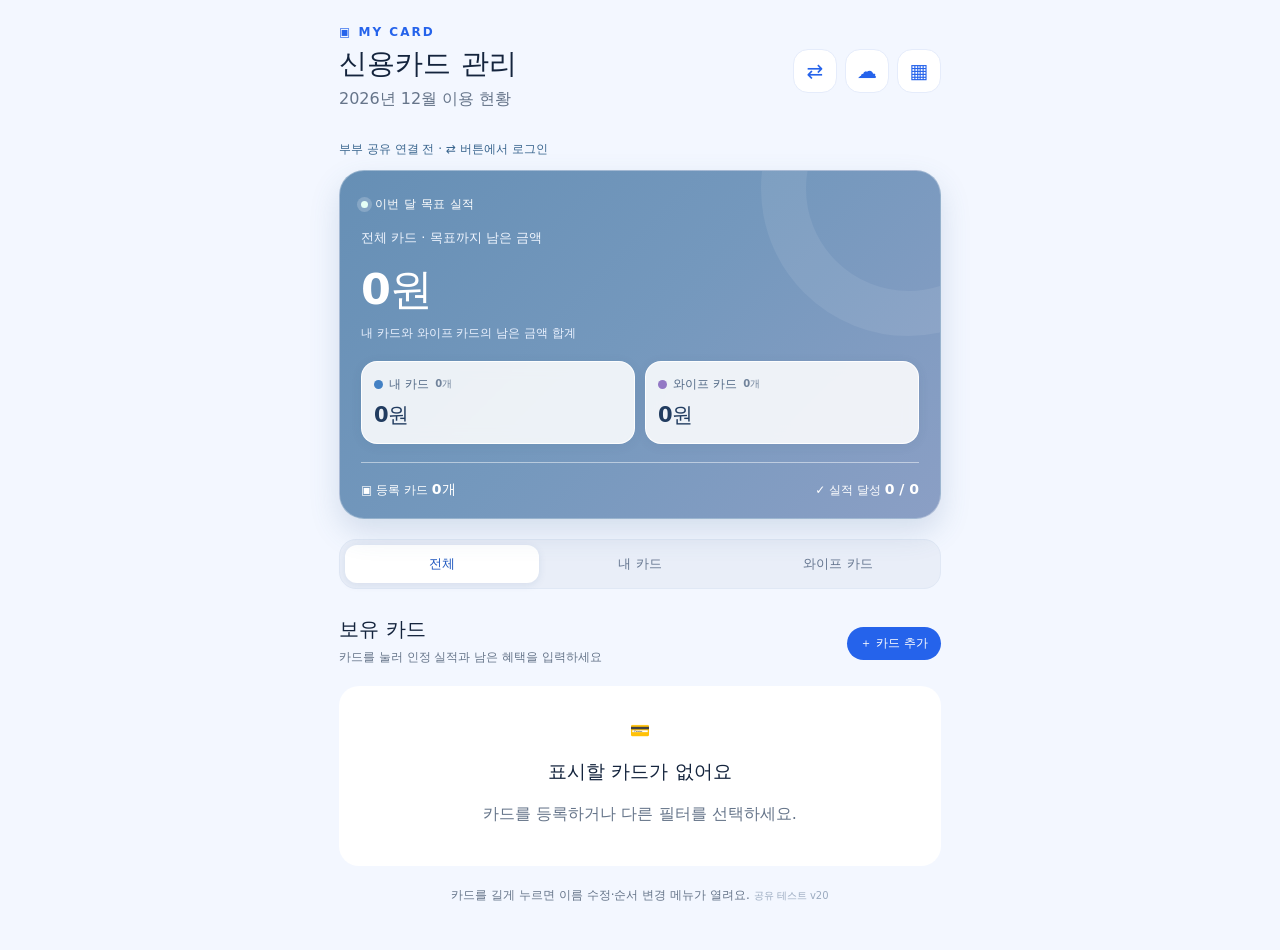
==== commit cae650a9: "Add files via upload" ====
--- a/index.html
+++ b/index.html
@@ -1,7 +1,7 @@
 <!doctype html>
-<html lang="ko"><head><meta charset="utf-8"><meta name="viewport" content="width=device-width,initial-scale=1,viewport-fit=cover"><meta name="theme-color" content="#2563eb"><meta name="apple-mobile-web-app-capable" content="yes"><meta name="apple-mobile-web-app-status-bar-style" content="default"><meta name="apple-mobile-web-app-title" content="카드관리"><link rel="manifest" href="./manifest.webmanifest"><link rel="apple-touch-icon" href="./icon.svg"><link rel="icon" href="./icon.svg" type="image/svg+xml"><link rel="stylesheet" href="./style-family-v15.css"><title>신용카드 관리</title></head><body>
+<html lang="ko"><head><meta charset="utf-8"><meta name="viewport" content="width=device-width,initial-scale=1,viewport-fit=cover"><meta name="theme-color" content="#172a42"><meta name="apple-mobile-web-app-capable" content="yes"><meta name="apple-mobile-web-app-status-bar-style" content="default"><meta name="apple-mobile-web-app-title" content="카드관리"><link rel="manifest" href="./manifest.webmanifest"><link rel="apple-touch-icon" href="./icon.svg"><link rel="icon" href="./icon.svg" type="image/svg+xml"><link rel="stylesheet" href="./style-family-v20.css"><title>신용카드 관리</title></head><body>
 <div id="app" class="app"><header class="top"><div><div class="eyebrow">▣ MY CARD</div><h1>신용카드 관리</h1><p id="current-month"></p></div><div class="head-buttons"><button class="iconbtn" id="shared-open" aria-label="부부 공유 설정">⇄</button><button class="iconbtn" id="backup-open" aria-label="백업 및 복원">☁</button><button class="iconbtn" id="history-open" aria-label="월별 기록">▦</button></div></header>
-<p id="sync-status" class="sync-status">부부 공유 연결 전 · ⇄ 버튼에서 로그인</p><section class="hero"><p>✦ 이번 달 목표 실적까지</p><strong id="total-remaining">0원</strong><p class="muted-light">내 카드와 와이프 카드의 남은 목표 실적 합계</p><div class="owner-summary"><div class="owner-summary-item"><span><i class="owner-dot mine"></i>내 카드 <small id="mine-count">0개</small></span><b id="mine-remaining">0원</b></div><div class="owner-summary-item"><span><i class="owner-dot wife"></i>와이프 카드 <small id="wife-count">0개</small></span><b id="wife-remaining">0원</b></div></div><hr><div class="metrics"><span>▣ 등록 카드 <b id="card-count">0개</b></span><span>✓ 실적 달성 <b id="card-achieved">0 / 0</b></span></div></section>
-<div id="due-banner" class="due-banner" hidden></div><nav class="owner-tabs" aria-label="카드 소유자 필터"><button type="button" class="owner-tab active" data-owner-filter="all" aria-pressed="true">전체</button><button type="button" class="owner-tab" data-owner-filter="mine" aria-pressed="false">내 카드</button><button type="button" class="owner-tab" data-owner-filter="wife" aria-pressed="false">와이프 카드</button></nav><div class="sectiontitle"><div class="section-heading"><h2>보유 카드</h2><p>카드를 눌러 인정 실적과 남은 혜택을 입력하세요</p></div><div class="section-buttons"><button class="primary small" type="button" id="add-card">＋ 카드 추가</button></div></div><main id="cards"></main><p class="hint">카드를 길게 누르면 이름 수정·순서 변경 메뉴가 열려요. <span class="version-label">공유 테스트 v15</span></p></div>
+<p id="sync-status" class="sync-status">부부 공유 연결 전 · ⇄ 버튼에서 로그인</p><section class="hero"><div class="hero-kicker"><span class="hero-kicker-dot"></span> 이번 달 목표 실적</div><p class="hero-overline">전체 카드 · 목표까지 남은 금액</p><strong id="total-remaining">0원</strong><p class="muted-light">내 카드와 와이프 카드의 남은 금액 합계</p><div class="owner-summary"><div class="owner-summary-item"><span><i class="owner-dot mine"></i>내 카드 <small id="mine-count">0개</small></span><b id="mine-remaining">0원</b></div><div class="owner-summary-item"><span><i class="owner-dot wife"></i>와이프 카드 <small id="wife-count">0개</small></span><b id="wife-remaining">0원</b></div></div><hr><div class="metrics"><span>▣ 등록 카드 <b id="card-count">0개</b></span><span>✓ 실적 달성 <b id="card-achieved">0 / 0</b></span></div></section>
+<div id="due-banner" class="due-banner" hidden></div><nav class="owner-tabs" aria-label="카드 소유자 필터"><button type="button" class="owner-tab active" data-owner-filter="all" aria-pressed="true">전체</button><button type="button" class="owner-tab" data-owner-filter="mine" aria-pressed="false">내 카드</button><button type="button" class="owner-tab" data-owner-filter="wife" aria-pressed="false">와이프 카드</button></nav><div class="sectiontitle"><div class="section-heading"><h2>보유 카드</h2><p>카드를 눌러 인정 실적과 남은 혜택을 입력하세요</p></div><div class="section-buttons"><button class="primary small" type="button" id="add-card">＋ 카드 추가</button></div></div><main id="cards"></main><p class="hint">카드를 길게 누르면 이름 수정·순서 변경 메뉴가 열려요. <span class="version-label">공유 테스트 v20</span></p></div>
 <div id="modal" class="modal" hidden><div class="shade" data-close></div><section class="sheet" role="dialog" aria-modal="true"><header class="sheet-head"><h2 id="sheet-title"></h2><button class="iconbtn" data-close aria-label="닫기">✕</button></header><div id="sheet-body"></div></section></div>
-<script src="./app-family-v15.js" defer></script></body></html>
+<script src="./app-family-v20.js" defer></script></body></html>
--- a/style-family-v20.css
+++ b/style-family-v20.css
@@ -0,0 +1,267 @@
+:root{font-family:-apple-system,BlinkMacSystemFont,"Apple SD Gothic Neo",system-ui,sans-serif;color:#14243d;background:#f3f7ff;font-synthesis:none}*{box-sizing:border-box}body{margin:0}button,input,select,textarea{font:inherit}button{cursor:pointer}button:disabled{opacity:.45;cursor:not-allowed}.app{max-width:640px;margin:auto;min-height:100dvh;padding:calc(25px + env(safe-area-inset-top)) 19px calc(40px + env(safe-area-inset-bottom))}.top{display:flex;justify-content:space-between;align-items:center;gap:12px;margin-bottom:24px}.eyebrow{color:#2563eb;font-weight:800;letter-spacing:2px;font-size:12px}h1{font-size:28px;margin:6px 0}h2{font-size:20px;margin:0}p{margin:6px 0;color:#66758a}.head-buttons{display:flex;gap:8px}.iconbtn{background:#fff;color:#2563eb;border:1px solid #e5ecfb;border-radius:15px;width:44px;height:44px;font-size:20px;flex-shrink:0}.hero{border-radius:24px;padding:24px 20px;background:linear-gradient(135deg,#2679ed,#314fb8);color:#fff;box-shadow:0 12px 24px #2869d92a}.hero p{color:#e2edff}.hero strong{display:block;font-size:34px;margin:16px 0 4px}.hero .muted-light{font-size:12px}.hero hr{border:0;border-top:1px solid #ffffff52;margin:18px 0}.metrics{display:flex;justify-content:space-between;gap:8px;font-size:12px}.metrics b{font-size:14px}.sectiontitle{display:flex;justify-content:space-between;align-items:center;margin:27px 0 15px;gap:12px}.sectiontitle p{font-size:12px}.primary{border:0;background:#2563eb;color:white;border-radius:14px;padding:12px 16px;font-weight:750}.primary.small{white-space:nowrap;border-radius:24px;padding:11px 13px;font-size:13px}.secondary{border:1px solid #d3e0f8;background:white;color:#2563eb;border-radius:12px;padding:11px 14px;font-weight:650}.danger{border:1px solid #f2c4c4;background:#fff;color:#c52f37;border-radius:12px;padding:9px 11px;font-size:13px}.card{background:#fff;border:1px solid #e8eef9;border-radius:22px;padding:17px;margin:13px 0;box-shadow:0 4px 13px #132d5610}.cardtop{display:flex;align-items:center;gap:12px}.cardico{width:48px;height:48px;border-radius:14px;display:grid;place-items:center;font-size:22px;color:white}.cardname{font-weight:800}.sub{color:#7c899c;font-size:12px;margin-top:4px}.push{margin-left:auto}.tap{border:0;background:transparent;text-align:left;padding:0;color:inherit;flex:1}.progress{height:8px;border-radius:30px;background:#e8edf6;overflow:hidden;margin:9px 0}.progress div{height:100%;border-radius:30px}.row{display:flex;align-items:center;justify-content:space-between;gap:8px}.line{border-top:1px solid #eef1f6;margin:15px 0}.label{font-size:13px;color:#66758a}.amount{font-size:14px;font-weight:750}.pill{padding:5px 8px;background:#eff8f0;border-radius:20px;color:#178a46;font-size:11px;font-weight:750}.benefits{display:grid;grid-template-columns:1fr 1fr;gap:9px;margin-top:16px}.benefitbox{background:#f5f8fd;border-radius:13px;padding:11px;font-size:12px}.benefitbox b{display:block;font-size:14px;margin-top:5px}.hint{text-align:center;font-size:12px;margin-top:21px}.empty{text-align:center;padding:35px 15px;background:white;border-radius:20px}.modal[hidden]{display:none}.modal{position:fixed;inset:0;z-index:20;display:flex;align-items:flex-end;justify-content:center}.shade{position:absolute;inset:0;background:#14243d91}.sheet{position:relative;background:#f7faff;border-radius:23px 23px 0 0;padding:16px 18px calc(20px + env(safe-area-inset-bottom));width:min(640px,100%);max-height:92dvh;overflow-y:auto}.sheet-head{display:flex;align-items:center;justify-content:space-between;position:sticky;top:-16px;background:#f7faff;z-index:1;padding:5px 0 13px}.sheet-head h2{font-size:20px}.panel{padding:15px;background:white;border-radius:17px;margin:12px 0}.panel h3{font-size:16px;margin:0 0 12px}.formlabel{display:block;margin:14px 0 5px;font-size:13px;color:#536681;font-weight:650}input:not([type=checkbox]):not([type=file]),select,textarea{border:1px solid #dce6f4;border-radius:11px;padding:12px;background:white;color:#17243b;width:100%;min-width:0}input[type=checkbox]{width:18px;height:18px;vertical-align:middle;accent-color:#2563eb}.actions{display:flex;gap:9px;flex-wrap:wrap;margin-top:15px}.item{padding:13px 0;border-bottom:1px solid #edf2f9}.item:last-child{border-bottom:0}.itemtitle{font-weight:720}.note{font-size:12px;color:#718096;line-height:1.6}.warn{color:#bb4d25}.groupheader{margin:21px 0 7px;font-weight:800;color:#2563eb}.monthpick{max-width:175px}a{color:#2563eb}.chip{border-radius:20px;background:#e8f0ff;color:#1d58a0;padding:5px 9px;font-size:12px}.highlight{color:#2563eb;font-weight:800}
+
+.section-buttons{display:flex;align-items:center;gap:7px;flex-wrap:wrap;justify-content:flex-end}
+.secondary.small{white-space:nowrap;font-size:13px;padding:10px 12px;border-radius:22px}
+.card-selectable{cursor:pointer;touch-action:pan-y;-webkit-user-select:none;user-select:none;-webkit-touch-callout:none}
+.card-selectable:focus-visible{outline:3px solid #75a6f4;outline-offset:2px}
+.card-selectable:active{background:#fafcff}
+.card-summary{margin-top:19px}
+.manage-item{background:#fff;border:1px solid #e5ecf9;border-radius:16px;padding:13px;margin:12px 0}
+.manage-item.is-focused{border-color:#94baf8;box-shadow:0 0 0 2px #dceaff}
+.manage-header{display:flex;align-items:center;gap:10px;margin-bottom:13px}
+.manage-icon{width:38px;height:38px;border-radius:11px;color:#fff;display:grid;place-items:center;flex-shrink:0}
+.manage-title{display:flex;flex-direction:column;gap:3px;min-width:0}
+.manage-title b{font-size:15px;overflow-wrap:anywhere}
+.manage-title small{font-size:12px;color:#66758a}
+.manage-buttons{display:flex;flex-wrap:wrap;gap:7px}
+.manage-buttons button{font-size:12px;padding:9px 11px}
+.manage-buttons .danger{margin-left:auto}
+@media(max-width:390px){.sectiontitle{align-items:flex-start}.section-buttons{max-width:180px}.manage-buttons button{flex:1 1 auto}.manage-buttons .danger{flex:0 1 auto}}
+
+/* Mobile-safe compact card controls */
+.sectiontitle{display:flex;align-items:flex-start;justify-content:space-between;gap:10px;flex-wrap:wrap}
+.section-heading{flex:1 1 130px;min-width:0}
+.section-heading h2{white-space:nowrap}
+.section-heading p{line-height:1.4}
+.section-buttons{display:flex;align-items:center;justify-content:flex-end;flex:0 1 auto;gap:6px;max-width:100%}
+.section-buttons button{flex:0 0 auto;white-space:nowrap;font-size:12px;padding:9px 10px}
+.cardtop .tap{min-width:0}
+.cardname{overflow-wrap:anywhere}
+.card-summary{margin-top:18px}
+.version-label{font-size:10px;color:#9babc0}
+@media(max-width:440px){
+ .sectiontitle{display:grid;grid-template-columns:1fr;row-gap:11px}
+ .section-buttons{justify-content:flex-start;flex-wrap:nowrap;width:100%}
+ .section-buttons button{flex:1 1 0}
+ .section-heading p{margin-top:3px}
+}
+
+/* v6: tier progress and goal management */
+.tier-hint{display:flex;justify-content:space-between;flex-wrap:wrap;gap:6px;margin-top:13px;padding-top:12px;border-top:1px solid #ebeff7;font-size:11px;color:#55708d}
+.tier-list{display:grid;gap:8px;margin-top:12px}.tier-line{display:flex;align-items:center;justify-content:space-between;flex-wrap:wrap;gap:6px;padding:11px;border:1px solid #e5ecf9;border-radius:12px;background:#f8faff;font-size:12px}.tier-line b{font-weight:650}.tier-done{background:#edf8f2;color:#17784c;border-color:#c6edd7}.tier-goal{outline:2px solid #91b8f8;outline-offset:-2px}textarea{resize:vertical;line-height:1.6}.card .pill{flex-shrink:0}
+@media(max-width:390px){.cardtop{gap:8px}.card .pill{font-size:10px}.tier-hint{flex-direction:column}.hero strong{font-size:29px}}
+
+/* v7 - tap to choose a target tier */
+.tier-choice{width:100%;font:inherit;text-align:left;cursor:pointer;gap:8px}
+.tier-choice em{font-style:normal;font-weight:750;color:#2563eb;margin-left:auto}
+.tier-choice:focus-visible,.tier-option:focus-visible{outline:3px solid #7ab0fa;outline-offset:2px}
+.tier-options{display:grid;gap:9px;margin:10px 0}
+.tier-option{width:100%;display:flex;align-items:center;justify-content:space-between;text-align:left;gap:12px;border:1px solid #dce6f4;border-radius:15px;padding:14px;background:#fff;color:#17243b}
+.tier-option span:first-child{display:flex;flex-direction:column;gap:5px}
+.tier-option small{font-size:12px;color:#66758a}
+.tier-option.selected{border:2px solid #2563eb;background:#ecf4ff;padding:13px}
+.tier-check{white-space:nowrap;color:#2563eb;font-size:12px;font-weight:800}
+
+/* v8: compact add-card button alongside heading on iPhone */
+.sectiontitle{display:flex;flex-direction:row;align-items:center;justify-content:space-between;flex-wrap:nowrap;gap:12px}
+.section-heading{flex:1 1 auto;min-width:0}
+.section-buttons{display:flex;flex:0 0 auto;width:auto;max-width:none;justify-content:flex-end;align-items:center}
+.section-buttons button,.section-buttons .primary.small{flex:0 0 auto;width:auto;min-width:0;max-width:max-content;white-space:nowrap;padding:9px 13px;font-size:12px;line-height:1.25;border-radius:22px}
+@media(max-width:440px){
+ .sectiontitle{display:flex;flex-direction:row;align-items:center;flex-wrap:nowrap;gap:8px}
+ .section-heading{flex:1 1 auto;min-width:0}
+ .section-buttons{display:flex;width:auto;flex:0 0 auto;justify-content:flex-end}
+ .section-buttons button,.section-buttons .primary.small{flex:0 0 auto;width:auto;padding:9px 12px;font-size:12px}
+}
+
+/* v9 - clean monthly manual status */
+.manual-benefit{display:flex;align-items:center;justify-content:space-between;gap:12px;background:#eef5ff;border-radius:13px;margin-top:15px;padding:13px 14px;font-size:13px;color:#526783}
+.manual-benefit strong{color:#205ec8;font-size:16px;white-space:nowrap}
+.manual-summary{background:#f3f7fd;border-radius:12px;padding:12px 14px;margin-top:16px;display:grid;gap:12px;font-size:13px;color:#536681}
+.manual-summary strong{color:#14243d}
+
+
+/* v10 - all tier milestones on the main card progress bar */
+.milestone-progress{position:relative;height:48px;margin:11px 0 5px;padding:0 2px;color:#8a9bb0}
+.milestone-track{position:absolute;top:8px;left:2px;right:2px;height:9px;background:#e8edf6;border-radius:40px;overflow:hidden}
+.milestone-fill{height:100%;border-radius:40px;background:#2563eb}
+.milestone{position:absolute;top:5px;transform:translateX(-50%);display:flex;flex-direction:column;align-items:center;gap:7px;min-width:0;pointer-events:none}
+.milestone.last{transform:translateX(-100%);align-items:flex-end}
+.milestone-dot{width:15px;height:15px;border:3px solid #c2cad8;border-radius:50%;background:#fff;box-shadow:0 0 0 2px #fff;display:block}
+.milestone.reached .milestone-dot{background:#2563eb;border-color:#2563eb}
+.milestone-label{font-size:11px;line-height:15px;white-space:nowrap;font-weight:650;color:#8b98aa}
+.milestone.reached .milestone-label{color:#2563eb}
+.milestone.last .milestone-dot{align-self:flex-end}
+
+/* Family + recurring */
+.sync-status{font-size:12px;color:#39658e;margin:0 0 12px;line-height:1.5}.sync-error{color:#b33f3f}
+.family-toolbar{display:flex;align-items:center;gap:9px;justify-content:space-between;margin:12px 0 3px}.family-toolbar select{max-width:150px;padding:8px 10px;font-size:13px}
+.due-banner{padding:14px;background:#fff5dd;border:1px solid #f6db91;border-radius:16px;margin-top:16px}.due-banner p{font-size:12px;margin:8px 0}.due-banner[hidden]{display:none}
+.checkrow{display:flex;align-items:flex-start;gap:8px;font-size:13px;padding:10px 2px;line-height:1.5}.checkrow input{flex-shrink:0;margin-top:2px}.includes-list{padding:12px;border-radius:13px;background:#f4f8fd;margin-top:13px}.includes-list>b{font-size:13px}
+@media(max-width:390px){.family-toolbar{align-items:flex-start;flex-direction:column}.family-toolbar select{max-width:100%}}
+
+/* v12: compact accessible 3-tab owner filter and prominent card-owner badges */
+.owner-tabs{display:grid;grid-template-columns:repeat(3,minmax(0,1fr));gap:4px;background:#e9eef8;border:1px solid #e0e8f5;border-radius:17px;padding:5px;margin:20px 0 5px;}
+.owner-tab{border:0;background:transparent;color:#64758f;border-radius:12px;min-width:0;padding:11px 4px;font-size:13px;line-height:1.2;font-weight:750;transition:background .15s ease,color .15s ease,box-shadow .15s ease;}
+.owner-tab.active{background:#fff;color:#1e57bf;box-shadow:0 2px 8px #183d7717;}
+.owner-tab:focus-visible{outline:2px solid #2563eb;outline-offset:2px;}
+.cardname-line{display:flex;align-items:center;gap:7px;flex-wrap:wrap;}
+.cardname-line .cardname{min-width:0;}
+.owner-badge{display:inline-flex;align-items:center;flex-shrink:0;white-space:nowrap;padding:4px 8px;font-size:11px;font-weight:800;line-height:1.25;border-radius:8px;}
+.owner-mine{background:#e5efff;color:#2059bb;}
+.owner-wife{background:#efeaff;color:#7243b7;}
+.owner-shared{background:#fff0df;color:#a9641a;}
+@media(max-width:360px){.owner-tab{font-size:12px}.owner-badge{font-size:10px;padding:3px 6px}}
+
+/* v13: household remaining performance with clear per-owner totals */
+.owner-summary{display:grid;grid-template-columns:repeat(2,minmax(0,1fr));gap:10px;margin:18px 0 2px;}
+.owner-summary-item{min-width:0;padding:13px 12px;border:1px solid #ffffff55;border-radius:16px;background:#ffffff1c;display:flex;flex-direction:column;gap:8px;}
+.owner-summary-item span{display:flex;align-items:center;flex-wrap:wrap;column-gap:6px;row-gap:3px;font-weight:700;font-size:13px;}
+.owner-summary-item small{font-size:11px;color:#dbeafe;font-weight:600;}
+.owner-summary-item b{font-size:clamp(17px,4.3vw,22px);font-weight:800;letter-spacing:-.5px;overflow-wrap:anywhere;}
+.owner-dot{display:inline-block;width:9px;height:9px;border-radius:50%;flex-shrink:0;}
+.owner-dot.mine{background:#b8d8ff;}
+.owner-dot.wife{background:#e5c7ff;}
+@media(max-width:370px){.owner-summary{gap:7px}.owner-summary-item{padding:11px 9px}.owner-summary-item span{font-size:12px}.owner-summary-item b{font-size:17px;}}
+
+/* v14: polished native day picker with custom chevron */
+.day-select-wrap{position:relative;max-width:220px}
+.day-select-wrap .day-select{appearance:none;-webkit-appearance:none;border:1px solid #cadbf6;border-radius:15px;background:linear-gradient(180deg,#ffffff,#f6f9ff);font-size:17px;font-weight:750;padding:13px 48px 13px 16px;color:#1c3a67;box-shadow:0 3px 10px #245bd30c;cursor:pointer}
+.day-select-wrap .day-select:focus{outline:2px solid #93b7ff;outline-offset:2px}
+.day-select-arrow{pointer-events:none;position:absolute;right:19px;top:50%;width:10px;height:10px;border-right:2px solid #2763d7;border-bottom:2px solid #2763d7;transform:translateY(-70%) rotate(45deg)}
+
+/* v16 — contemporary, legible dashboard */
+.hero{position:relative;overflow:hidden;background:linear-gradient(135deg,#143a89 0%,#225fd0 62%,#356fe4 100%);border:1px solid #ffffff24;box-shadow:0 14px 32px #183d7921;padding:24px 21px 19px;border-radius:24px;color:#fff}
+.hero::after{content:"";position:absolute;width:240px;height:240px;right:-145px;top:-145px;border-radius:50%;border:52px solid #ffffff0b;pointer-events:none}
+.hero-kicker{position:relative;z-index:1;font-size:12px;font-weight:750;letter-spacing:.02em;display:flex;align-items:center;gap:7px;color:#d8e6ff}
+.hero-kicker-dot{width:7px;height:7px;border-radius:50%;background:#9be2d5;box-shadow:0 0 0 4px #9be2d524}
+.hero-overline{font-size:13px!important;color:#d4e4ff!important;margin:16px 0 7px!important}
+.hero #total-remaining{font-size:clamp(32px,8vw,43px);font-weight:850;letter-spacing:-1.7px;line-height:1.25;display:block;font-variant-numeric:tabular-nums}
+.hero .muted-light{font-size:12px;color:#d4e3ff;line-height:1.4;margin:7px 0 0}
+.owner-summary{gap:9px;margin:20px 0 13px}
+.owner-summary-item{padding:14px 12px;border:1px solid #ffffff30;border-radius:15px;background:#ffffff16;backdrop-filter:blur(8px);gap:9px}
+.owner-summary-item span{font-size:12px;color:#e5efff;font-weight:650}
+.owner-summary-item b{font-size:clamp(16px,4.2vw,21px);line-height:1.3;letter-spacing:-.5px;font-variant-numeric:tabular-nums}
+.owner-summary-item small{font-size:10px;opacity:.85}
+.hero hr{border-color:#ffffff26}
+.hero .metrics{color:#e6eeff}
+/* Editing surfaces */
+.amount-control{border:1px solid #dfebf9;border-radius:18px;padding:14px;margin:13px 0;background:linear-gradient(180deg,#fff,#fafcff)}
+.amount-label{font-weight:750;font-size:13px;color:#4b6380;margin-bottom:8px}
+.amount-value{display:flex;align-items:center;gap:6px}
+.amount-value input[data-amount-name]{border:0!important;box-shadow:none!important;background:transparent!important;font-size:26px;font-weight:800;letter-spacing:-.6px;padding:3px 0!important;width:100%;min-width:0;color:#152943}
+.amount-value span{font-size:14px;font-weight:700;color:#74849a}
+.amount-actions{display:grid;grid-template-columns:repeat(4,minmax(0,1fr));gap:6px;margin-top:11px}
+.amount-actions button{border:1px solid #dce7f7;border-radius:10px;padding:9px 3px;background:#f0f5fd;color:#255cb1;font-weight:750;font-size:12px;min-width:0}
+.amount-actions button:active{background:#dceaff}
+.save-ok{color:#16836a;font-weight:750}
+.type-options{display:grid;grid-template-columns:repeat(2,minmax(0,1fr));gap:9px;margin-top:8px}
+.type-option{position:relative;display:block;min-width:0;cursor:pointer}
+.type-option input{position:absolute;opacity:0;width:1px;height:1px}
+.type-option span{display:flex;flex-direction:column;gap:7px;border:1.5px solid #dce6f4;background:#fff;border-radius:14px;padding:14px 11px;min-height:91px}
+.type-option strong{font-size:14px;color:#20344f}
+.type-option small{font-size:11px;line-height:1.4;color:#778ba2}
+.type-option input:checked+span{border-color:#316ae6;background:#edf4ff;box-shadow:inset 0 0 0 1px #316ae6}
+.type-option input:focus-visible+span{outline:3px solid #a2bdff;outline-offset:2px}
+.day-select-wrap{max-width:175px}.day-select-wrap .day-select{font-size:14px;font-weight:550;padding:11px 41px 11px 14px;border-radius:12px;background:#fff;box-shadow:none}
+.day-select-arrow{width:8px;height:8px;border-color:#637994;right:18px}
+.month-select-wrap{position:relative}.month-select-wrap input{padding-right:48px!important;font-size:15px}.month-select-wrap span{pointer-events:none;position:absolute;right:15px;top:50%;transform:translateY(-50%);color:#3e69aa;font-size:20px}
+.tier-grid-head{display:grid;grid-template-columns:1fr 1fr;gap:9px;font-size:12px;color:#677c97;font-weight:750;margin:17px 44px 8px 0}
+.tier-edit-row{display:flex;align-items:center;gap:8px;margin:9px 0;padding:10px;background:white;border:1px solid #e1eafa;border-radius:14px}
+.tier-edit-values{flex:1;min-width:0;display:grid;grid-template-columns:1fr 1fr;gap:7px}
+.tier-edit-values>div{min-width:0}
+.tier-edit-values input{font-size:14px;min-width:0;padding:11px 8px!important;font-variant-numeric:tabular-nums}
+.field-mini-label{font-size:11px;color:#60758f;display:block;margin-bottom:5px;font-weight:750}
+.tier-remove{border:1px solid #f2d7df;color:#ad4558;background:#fff3f5;width:32px;height:38px;border-radius:10px;flex-shrink:0}
+.tier-add{width:100%;margin-top:4px}
+@media(max-width:375px){.hero{padding:20px 15px}.type-option span{padding:12px 9px}.amount-actions button{font-size:11px}.tier-edit-row{padding:7px}.tier-edit-values input{font-size:13px;padding:9px 5px!important}}
+
+
+/* v18 — deeper, still-soft pastel gradient for summary card only. */
+.hero{
+  isolation:isolate;
+  color:#172b4f;
+  background:linear-gradient(125deg,#c6defc 0%,#b6d2f8 38%,#c9c3f2 76%,#e1d0ed 100%);
+  border:1px solid #bbcbeb;
+  border-radius:25px;
+  box-shadow:0 12px 30px rgba(81,107,161,.12),inset 0 1px 0 rgba(255,255,255,.85);
+  padding:25px 21px 19px;
+}
+.hero::after{
+  z-index:-1;
+  width:210px;height:210px;right:-110px;top:-120px;
+  border:45px solid rgba(255,255,255,.24);
+}
+.hero-kicker{color:#3a5786;font-weight:760}
+.hero-kicker-dot{background:#5e91d8;box-shadow:0 0 0 4px rgba(94,145,216,.13)}
+.hero .hero-overline{color:#586d8d!important;font-weight:600}
+.hero #total-remaining{color:#162d51;letter-spacing:-1.35px;font-weight:830}
+.hero .muted-light{color:#61728f;line-height:1.5}
+.hero .owner-summary{margin-top:19px;margin-bottom:15px;gap:10px}
+.hero .owner-summary-item{
+  border:1px solid rgba(255,255,255,.84);
+  background:rgba(255,255,255,.73);
+  -webkit-backdrop-filter:blur(8px);backdrop-filter:blur(8px);
+  box-shadow:0 4px 13px rgba(78,101,149,.06);
+  padding:14px 12px;border-radius:16px;
+}
+.hero .owner-summary-item span{color:#566987;font-weight:700}
+.hero .owner-summary-item b{color:#17365e;font-weight:800}
+.hero .owner-summary-item small{color:#697c99;opacity:1}
+.hero .owner-dot.mine{background:#6b9de8}
+.hero .owner-dot.wife{background:#a689db}
+.hero hr{border-color:rgba(84,112,163,.17)}
+.hero .metrics{color:#59708f}
+.hero .metrics b{color:#263c5d}
+@media(max-width:375px){
+  .hero{padding:22px 15px 17px}
+  .hero .owner-summary{gap:8px}
+  .hero .owner-summary-item{padding:12px 9px}
+  .hero .owner-summary-item b{font-size:clamp(15px,4.5vw,19px)}
+}
+
+
+/* v19 — refined midnight-slate finance dashboard. UI-only override. */
+.hero{
+  isolation:isolate;
+  color:#fff;
+  background:
+    radial-gradient(ellipse at 90% 0%,rgba(88,155,169,.18) 0%,transparent 45%),
+    linear-gradient(125deg,#16273c 0%,#203951 57%,#284858 100%);
+  border:1px solid rgba(209,230,238,.16);
+  border-radius:25px;
+  box-shadow:0 14px 32px rgba(15,35,57,.18),inset 0 1px 0 rgba(255,255,255,.08);
+  padding:25px 21px 19px;
+}
+.hero::after{
+  z-index:-1;
+  width:205px;height:205px;right:-116px;top:-130px;
+  border:45px solid rgba(180,225,219,.06);
+}
+.hero-kicker{color:#d4e9ec;font-weight:720;letter-spacing:.025em}
+.hero-kicker-dot{background:#76d0bb;box-shadow:0 0 0 4px rgba(118,208,187,.17)}
+.hero .hero-overline{color:#c7d9e5!important;font-weight:500}
+.hero #total-remaining{color:#fff;letter-spacing:-1.4px;font-weight:820;text-shadow:0 1px 8px rgba(0,0,0,.09)}
+.hero .muted-light{color:#c3d4e0;line-height:1.5}
+.hero .owner-summary{margin-top:19px;margin-bottom:15px;gap:10px}
+.hero .owner-summary-item{
+  border:1px solid rgba(223,239,243,.16);
+  background:rgba(255,255,255,.095);
+  -webkit-backdrop-filter:blur(9px);backdrop-filter:blur(9px);
+  box-shadow:none;
+  padding:14px 12px;border-radius:16px;
+}
+.hero .owner-summary-item span{color:#d8e7ef;font-weight:650}
+.hero .owner-summary-item b{color:#fff;font-weight:800;font-variant-numeric:tabular-nums}
+.hero .owner-summary-item small{color:#c5d9e3;opacity:1}
+.hero .owner-dot.mine{background:#86baff}
+.hero .owner-dot.wife{background:#dab8ff}
+.hero hr{border-color:rgba(222,238,243,.17)}
+.hero .metrics{color:#cbdde6}
+.hero .metrics b{color:#f4fbff}
+@media(max-width:375px){
+  .hero{padding:22px 15px 17px}
+  .hero .owner-summary{gap:8px}
+  .hero .owner-summary-item{padding:12px 9px}
+  .hero .owner-summary-item b{font-size:clamp(15px,4.5vw,19px)}
+}
+
+/* v20: balanced blue, high-legibility summary only */
+.hero{background:linear-gradient(135deg,#668fb5 0%,#7498bd 48%,#8b9fc5 100%);border:1px solid rgba(255,255,255,.3);box-shadow:0 13px 30px rgba(68,104,151,.18);color:#fff}
+.hero::after{border-color:rgba(255,255,255,.08)}
+.hero-kicker{color:#fff}.hero-kicker-dot{background:#e5fff6;box-shadow:0 0 0 4px rgba(255,255,255,.2)}
+.hero .hero-overline{color:#f1f6ff!important}.hero #total-remaining{color:#fff;text-shadow:none}
+.hero .muted-light{color:#ebf2ff}.hero .owner-summary-item{background:rgba(255,255,255,.87);border:1px solid rgba(255,255,255,.9);box-shadow:0 2px 12px rgba(47,72,105,.07);backdrop-filter:blur(8px)}
+.hero .owner-summary-item span{color:#506784}.hero .owner-summary-item b{color:#213c60}.hero .owner-summary-item small{color:#71839b;opacity:1}
+.hero .owner-dot.mine{background:#4381c4}.hero .owner-dot.wife{background:#9378c5}
+.hero hr{border-color:rgba(255,255,255,.48)}.hero .metrics{color:#fff}.hero .metrics b{color:#fff}
